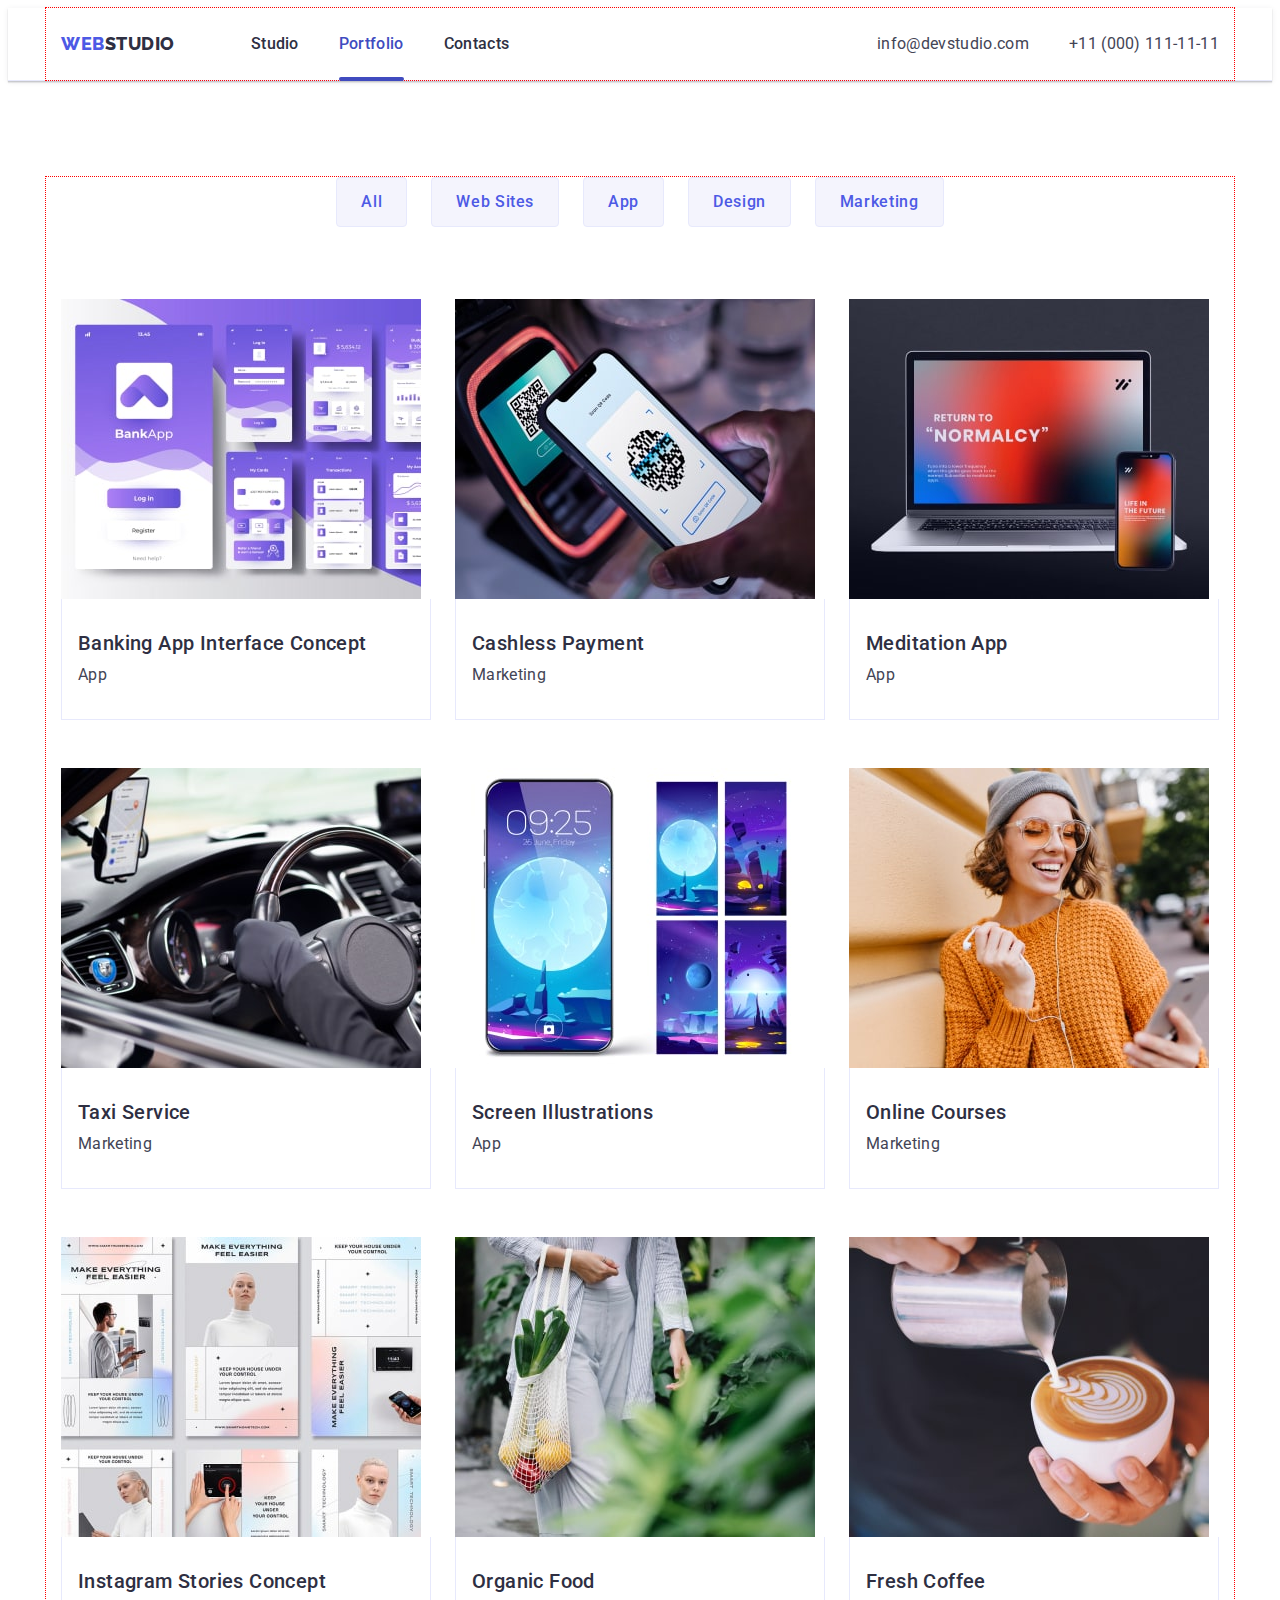
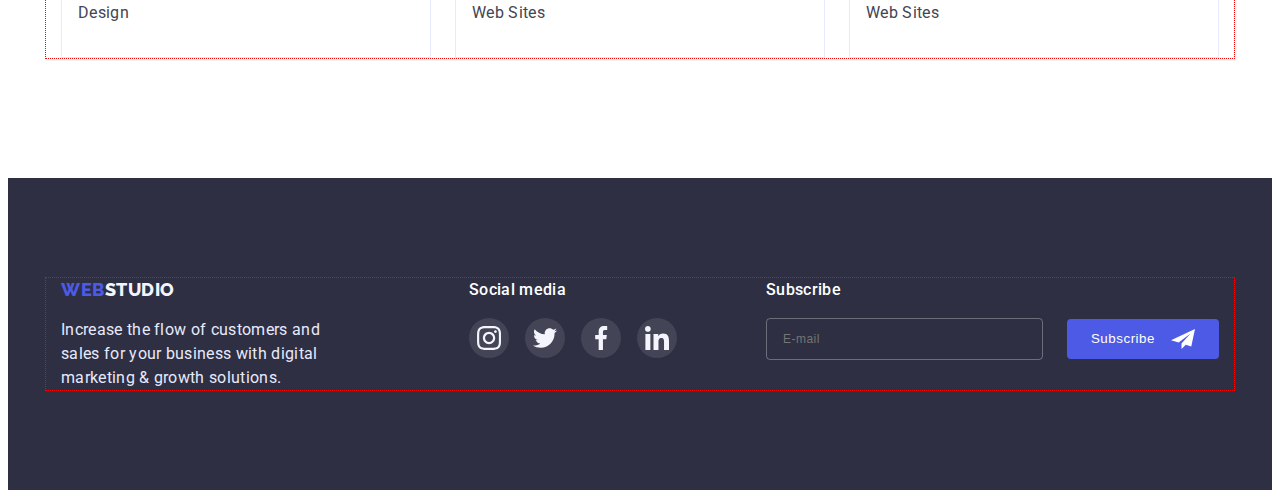
==== portfolio.html @ abf25a9f "portfolio head foot" ====
<!DOCTYPE html>
<html lang="en">

<head>
  <meta charset="UTF-8" />
  <meta http-equiv="X-UA-Compatible" content="IE=edge" />
  <meta name="viewport" content="width=device-width, initial-scale=1.0" />
  <title>WebStudio</title>
  <link rel="preconnect" href="https://fonts.googleapis.com" />
  <link rel="preconnect" href="https://fonts.gstatic.com" crossorigin />
  <link href="https://fonts.googleapis.com/css2?family=Raleway:wght@800&family=Roboto:wght@400;500;700;900&display=swap"
    rel="stylesheet" />
  <link rel="stylesheet" href="https://cdnjs.cloudflare.com/ajax/libs/modern-normalize/1.1.0/modern-normalize.min.css"
    integrity="sha512-wpPYUAdjBVSE4KJnH1VR1HeZfpl1ub8YT/NKx4PuQ5NmX2tKuGu6U/JRp5y+Y8XG2tV+wKQpNHVUX03MfMFn9Q=="
    crossorigin="anonymous" referrerpolicy="no-referrer" />
  <link rel="stylesheet" href="./css/styles.css" />
  <link rel="stylesheet" href="./css/portfolio.css" />
</head>

<body>
  <header>
    <div class="container header">
      <nav class="header-left">
        <!-- logo -->
        <a href="./index.html" class="logo">Web<span class="logo-part-header">Studio</span></a>
        <ul class="nav-side list">
          <!-- Studio -->
          <li>
            <a href="./index.html" class="nav-link link">Studio
            </a>
          </li>
          <!-- Portfolio -->
          <li>
            <a href="./portfolio.html" class="nav-link link current-page">Portfolio
            </a>
          </li>
          <!-- Contacts-->
          <li>
            <a href="" class="nav-link link">Contacts
            </a>
          </li>
        </ul>
      </nav>
      <address>
        <ul class="address-side list">
          <!-- e-mail -->
          <li>
            <a href="mailto:info@devstudio.com" class="link contact-link">info@devstudio.com</a>
          </li>
          <!-- telephone number -->
          <li>
            <a href="tel:+110001111111" class="link contact-link">+11 (000) 111-11-11</a>
          </li>
        </ul>
      </address>
      <!-- Mobile Menu Button -->
      <button class="mob-menu-open-btn" data-menu-open>
        <svg class="mob-menu-open-icon" width="32" height="24">
          <use href="./images/icons.svg#menu-hamburger"></use>
        </svg>
      </button>
    </div>
    <!-- Mobile Menu -->
    <div class="mobile-menu is-hidden" data-menu>
      <div class="container container-mob-menu">
        <button class="mob-menu-close-btn" data-menu-close>
          <svg class="mob-menu-close-icon" width="8" height="8">
            <use href="./images/icons.svg#close"></use>
          </svg>
        </button>
        <nav class="mob-menu-nav">
          <ul class="mob-nav-side list">
            <li>
              <a href="./index.html" class="mob-nav-link link">Studio
              </a>
            </li>
            <li>
              <a href="./portfolio.html" class="mob-nav-link link current-page">Portfolio
              </a>
            </li>
            <li>
              <a href="" class="mob-nav-link link">Contacts
              </a>
            </li>
          </ul>
        </nav>
        <address class="mob-address-side">
          <ul class="list">
            <li>
              <a href="tel:+110001111111" class="link mob-tel-link">+11 (000) 111-11-11</a>
            </li>
            <li>
              <a href="mailto:info@devstudio.com" class="link mob-mail-link">info@devstudio.com</a>
            </li>
          </ul>
        </address>
        <ul class="list mob-menu-icons-box">
          <li class="mob-menu-icon-box">
            <a href="" class="mob-menu-icon-ref" target="_blank" rel="noopener noreferrer nofollow">
              <svg class="mob-menu-icon">
                <use href="./images/icons.svg#instagram"></use>
              </svg>
            </a>
          </li>
          <li class="mob-menu-icon-box">
            <a href="" class="mob-menu-icon-ref" target="_blank" rel="noopener noreferrer nofollow">
              <svg class="mob-menu-icon">
                <use href="./images/icons.svg#twitter"></use>
              </svg>
            </a>
          </li>
          <li class="mob-menu-icon-box">
            <a href="" class="mob-menu-icon-ref" target="_blank" rel="noopener noreferrer nofollow">
              <svg class="mob-menu-icon">
                <use href="./images/icons.svg#facebook"></use>
              </svg>
            </a>
          </li>
          <li class="mob-menu-icon-box">
            <a href="" class="mob-menu-icon-ref" target="_blank" rel="noopener noreferrer nofollow">
              <svg class="mob-menu-icon">
                <use href="./images/icons.svg#linkedin"></use>
              </svg>
            </a>
          </li>
        </ul>
      </div>
    </div>
  </header>
  <main>
    <section class="portfolio-section">
      <div class="container">
        <h1 class="visually-hidden">Portfolio</h1>
        <!-- Menu - Filter -->
        <ul class="list filters">
          <li><button type="button" class="button btn-portfolio">All</button>
          </li>
          <li>
            <button type="button" class="button btn-portfolio">Web Sites</button>
          </li>
          <li>
            <button type="button" class="button btn-portfolio">App</button>
          </li>
          <li>
            <button type="button" class="button btn-portfolio">Design</button>
          </li>
          <li>
            <button type="button" class="button btn-portfolio">Marketing</button>
          </li>
        </ul>
        <!-- Portfolio -->
        <ul class="list portfolio-flex">
          <!--Raw 1-1 -->
          <li class="portfolio-item">
            <a href="" class="link portfolio-item-ref">
              <div class="portfolio-cover-wrap">
                <img src="./images/project_card_1-1.jpg" alt="Banking App Interface Concept" width="360" height="300" />
                <p class="portfolio-item-cover-text">14 Stylish and User-Friendly App Design Concepts · Task Manager App
                  ·
                  Calorie Tracker App · Exotic Fruit E-commerce App · Cloud Storage App</p>
              </div>
              <div class="portfolio-item-content">
                <h2 class="portfolio-item-title">Banking App Interface Concept</h2>
                <p class="portfolio-item-type">App</p>
              </div>
            </a>
          </li>
          <!-- Raw 1-2 -->
          <li class="portfolio-item">
            <a href="" class="link portfolio-item-ref">
              <div class="portfolio-cover-wrap">
                <img src="./images/project_card_1-2.jpg" alt="Cashless Payment" width="360" height="300" />
                <p class="portfolio-item-cover-text">14 Stylish and User-Friendly App Design Concepts · Task Manager App
                  ·
                  Calorie Tracker App · Exotic
                  Fruit E-commerce App · Cloud Storage App</p>
              </div>
              <div class="portfolio-item-content">
                <h2 class="portfolio-item-title">Cashless Payment</h2>
                <p class="portfolio-item-type">Marketing</p>
              </div>
            </a>
          </li>
          <!-- Raw 1-3 -->
          <li class="portfolio-item">
            <a href="" class="link portfolio-item-ref">
              <div class="portfolio-cover-wrap">
                <img src="./images/project_card_1-3.jpg" alt="Meditation App" width="360" height="300" />
                <p class="portfolio-item-cover-text">14 Stylish and User-Friendly App Design Concepts · Task Manager App
                  ·
                  Calorie Tracker App · Exotic
                  Fruit E-commerce App · Cloud Storage App</p>
              </div>
              <div class="portfolio-item-content">
                <h2 class="portfolio-item-title">Meditation App</h2>
                <p class="portfolio-item-type">App</p>
              </div>
            </a>
          </li>
          <!-- Raw 2-1 -->
          <li class="portfolio-item">
            <a href="" class="link portfolio-item-ref">
              <div class="portfolio-cover-wrap">
                <img src="./images/project_card_2-1.jpg" alt="Taxi Service" width="360" />
                <p class="portfolio-item-cover-text">14 Stylish and User-Friendly App Design Concepts · Task Manager App
                  ·
                  Calorie Tracker App · Exotic
                  Fruit E-commerce App · Cloud Storage App</p>
              </div>
              <div class="portfolio-item-content">
                <h2 class="portfolio-item-title">Taxi Service</h2>
                <p class="portfolio-item-type">Marketing</p>
              </div>
            </a>
          </li>
          <!-- Raw 2-2 -->
          <li class="portfolio-item">
            <a href="" class="link portfolio-item-ref">
              <div class="portfolio-cover-wrap">
                <img src="./images/project_card_2-2.jpg" alt="Screen Illustrations" width="360" />
                <p class="portfolio-item-cover-text">14 Stylish and User-Friendly App Design Concepts · Task Manager App
                  ·
                  Calorie Tracker App · Exotic
                  Fruit E-commerce App · Cloud Storage App</p>
              </div>
              <div class="portfolio-item-content">
                <h2 class="portfolio-item-title">Screen Illustrations</h2>
                <p class="portfolio-item-type">App</p>
              </div>
            </a>
          </li>
          <!-- Raw 2-3 -->
          <li class="portfolio-item">
            <a href="" class="link portfolio-item-ref">
              <div class="portfolio-cover-wrap">
                <img src="./images/project_card_2-3.jpg" alt="Online Courses" width="360" />
                <p class="portfolio-item-cover-text">14 Stylish and User-Friendly App Design Concepts · Task Manager App
                  ·
                  Calorie Tracker App · Exotic
                  Fruit E-commerce App · Cloud Storage App</p>
              </div>
              <div class="portfolio-item-content">
                <h2 class="portfolio-item-title">Online Courses</h2>
                <p class="portfolio-item-type">Marketing</p>
              </div>
            </a>
          </li>
          <!-- Raw 3-1 -->
          <li class="portfolio-item">
            <a href="" class="link portfolio-item-ref">
              <div class="portfolio-cover-wrap">
                <img src="./images/project_card_3-1.jpg" alt="Instagram Stories Concept" width="360" />
                <p class="portfolio-item-cover-text">14 Stylish and User-Friendly App Design Concepts · Task Manager App
                  ·
                  Calorie Tracker App · Exotic
                  Fruit E-commerce App · Cloud Storage App</p>
              </div>
              <div class="portfolio-item-content">
                <h2 class="portfolio-item-title">Instagram Stories Concept</h2>
                <p class="portfolio-item-type">Design</p>
              </div>
            </a>
          </li>
          <!-- Raw 3-2 -->
          <li class="portfolio-item">
            <a href="" class="link portfolio-item-ref">
              <div class="portfolio-cover-wrap">
                <img src="./images/project_card_3-2.jpg" alt="Organic Food" width="360" height="300" />
                <p class="portfolio-item-cover-text">14 Stylish and User-Friendly App Design Concepts · Task Manager App
                  ·
                  Calorie Tracker App · Exotic
                  Fruit E-commerce App · Cloud Storage App</p>
              </div>
              <div class="portfolio-item-content">
                <h2 class="portfolio-item-title">Organic Food</h2>
                <p class="portfolio-item-type">Web Sites</p>
              </div>
            </a>
          </li>
          <!-- Raw 3-3 -->
          <li class="portfolio-item portfolio-item-ref">
            <a href="" class="link">
              <div class="portfolio-cover-wrap">
                <img src="./images/project_card_3-3.jpg" alt="Fresh Coffee" width="360" height="300" />
                <p class="portfolio-item-cover-text">14 Stylish and User-Friendly App Design Concepts · Task Manager App
                  ·
                  Calorie Tracker App · Exotic
                  Fruit E-commerce App · Cloud Storage App</p>
              </div>
              <div class="portfolio-item-content">
                <h2 class="portfolio-item-title">Fresh Coffee</h2>
                <p class="portfolio-item-type">Web Sites</p>
              </div>
            </a>
          </li>
        </ul>
      </div>
    </section>
  </main>
  <footer class="footer">
    <div class="container footer-flex">
      <div class="footer-content">
        <a href="./index.html" class="logo">Web<span class="logo-part-footer">Studio</span></a>
        <p class="footer-text">Increase the flow of customers and sales for your business with digital marketing &
          growth
          solutions.</p>
      </div>
      <div class="footer-social">
        <p>Social media</p>
        <ul class="list footer-icons-box">
          <li class="footer-icon-box">
            <a href="" class="footer-icon-ref" target="_blank" rel="noopener noreferrer nofollow">
              <svg class="footer-icon">
                <use href="./images/icons.svg#instagram"></use>
              </svg>
            </a>
          </li>
          <li class="footer-icon-box">
            <a href="" class="footer-icon-ref" target="_blank" rel="noopener noreferrer nofollow">
              <svg class="footer-icon">
                <use href="./images/icons.svg#twitter"></use>
              </svg>
            </a>
          </li>
          <li class="footer-icon-box">
            <a href="" class="footer-icon-ref" target="_blank" rel="noopener noreferrer nofollow">
              <svg class="footer-icon">
                <use href="./images/icons.svg#facebook"></use>
              </svg>
            </a>
          </li>
          <li class="footer-icon-box">
            <a href="" class="footer-icon-ref" target="_blank" rel="noopener noreferrer nofollow">
              <svg class="footer-icon">
                <use href="./images/icons.svg#linkedin"></use>
              </svg>
            </a>
          </li>
        </ul>
      </div>
      <form class="footer-form-subscribe" name="subscribe" autocomplete="off" novalidate>
        <p class="footer-subscribe-title">Subscribe</p>
        <div class="subscribe-wrap">
          <input class="footer-input" type="email" name="email" placeholder="E-mail" aria-label="e-mail">
          <button class="btn-footer" type="submit">Subscribe
            <svg class="footer-icon footer-subscribe-icon">
              <use href="./images/icons.svg#send"></use>
            </svg>
          </button>
        </div>
      </form>
    </div>
  </footer>
  <script src="./js/mobile-menu.js"></script>
</body>

</html>
---- css/styles.css ----
/* -- Various -- */
:root {
    /* common color */
    --color-primary: #2E2F42;
    /* --color-primary:rgb(46, 47, 66); */
    --color-secondary: #434455;
    --color-customs: #8E8F99;
    --color-accent: #404BBF;
    --color-social: #fff;
    --color-subscribe: #fff;

    /* color-text */
    --color-logo: #4D5AE5;
    --color-logo-header: #2E2F42;
    --color-logo-footer: #F4F4FD;
    --color-address: #434455;
    --color-footer: #E7E9FC;
    --color-social: #fff;
    --color-subscribe: #fff;
    --color-subscribe-placeholder: rgba(255, 255, 255, 0.6);
    --color-hero-title: #fff;
    --color-btn-hero: #fff;
    --color-btn-portfolio: #4D5AE5;
    --color-btn-portfolio-hover: #fff;
    --color-cloud: #F4F4FD;
    --color-modal-icon: #000;
    --color-modal-icon-close: #fff;
    --color-modal-input: #8E8F99;
    --color-modal-input-focus: #000;
    --color-modal-comment: rgba(117, 117, 117, 0.5);
    --color-modal-check: ##757575;
    --color-modal-check-ref: #4D5AE5;
    --color-modal-check-icon: #F4F4FD;
    --color-btn-modal-submit: #fff;

    /* background-color */
    --bg-color: #fff;
    --bg-color-dark: #2E2F42;
    --bg-color-light: #F4F4FD;
    --bg-color-btn-hero: #4D5AE5;
    --bg-color-btn-hero-hover: #404BBF;
    --bg-color-btn-footer: #4D5AE5;
    --bg-color-team-icon: #4D5AE5;
    --bg-color-team-icon-hover: #404BBF;
    --bg-color-btn-portfolio: #F4F4FD;
    --bg-color-btn-portfolio-hover: #404BBF;
    --bg-color-btn-social: rgba(255, 255, 255, 0.1);
    --bg-color-btn-social-hover: #31D0AA;
    --bg-color-cloud: #4D5AE5;
    --bg-color-backdrop: rgba(46, 47, 66, 0.4);
    --bg-color-modal: #FCFCFC;
    --bg-color-btn-modal: #E7E9FC;
    --bg-color-btn-modal-active: #404BBF;
    --bg-color-btn-modal-submit: #4D5AE5;
    --bg-color-btn-modal-submit-hover: #404BBF;

    /* border-color */
    --brd-color: #E7E9FC;
    --brd-color-btn-portfolio: #E7E9FC;
    --brd-color-card-portfolio: #E7E9FC;
    --brd-color-card-portfolio-hover: #F4F4FD;
    --brd-color-modal: #9747FF;
    --brd-color-modal-input: rgba(33, 33, 33, 0.2);
    --brd-color-modal-input-focus: #4D5AE5;

    /* fonts */
    --font-primary: 'Roboto', sans-serif;
    --font-secondary: 'Raleway', sans-serif;

    /* transition, animation */
    --transition-property: 250ms cubic-bezier(0.4, 0, 0.2, 1);
}

/* ------------------------------------- Global -- */

body {
    color: var(--color-primary);
    font-family: var(--font-primary);
    font-size: 16px;
    line-height: calc(24/16);
    font-weight: 400;
    background-color: var(--bg-color);
}

h1,
h2,
h3,
h4,
h5,
h6,
p {
    margin: 0;
}

ul {
    margin: 0;
    padding: 0;
}

img {
    display: block;
    max-width: 100%;
    height: auto;
}

input {
    padding: 0;
}

/* ----- Common for All Pages -- */

.container {
    max-width: 428px;
    margin: 0 auto;
    padding: 0 16px;

    outline: 1px dotted red;
}

@media screen and (min-width: 768px) {
    .container {
        max-width: 768px;
    }
}

@media screen and (min-width: 1200px) {
    .container {
        max-width: 1158px;
        padding: 0 15px;
    }
}

.visually-hidden {
    position: absolute;
    white-space: nowrap;
    width: 1px;
    height: 1px;
    overflow: hidden;
    border: 0;
    padding: 0;
    clip: rect(0 0 0 0);
    clip-path: inset(50%);
    margin: -1px;
}

.list {
    list-style-type: none;
    padding: 0;
    margin: 0;
}

/* ----- UI components -- */

.link {
    font-family: var(--font-primary);
    text-decoration: none;
    transition: color var(--transition-property);
}

.link:is(:hover, :focus) {
    color: var(--color-accent);
}

.button {
    display: block;
    font-family: inherit;
    font-size: inherit;
    font-weight: 500;
    line-height: calc(24/16);
    letter-spacing: 0.04em;
    cursor: pointer;
}

.btn-hero {
    margin: 0 auto;
    padding: 16px 32px;
    color: var(--color-btn-hero);
    background-color: var(--bg-color-btn-hero);
    border: 0px;
    box-shadow: 0px 4px 4px rgba(0, 0, 0, 0.15);
    border-radius: 4px;
    transition: background-color var(--transition-property);
}

.btn-hero:is(:hover, :focus) {
    background-color: var(--bg-color-btn-hero-hover);
}

.btn-portfolio {
    color: var(--color-btn-portfolio);
    padding: 12px 24px;
    background-color: var(--bg-color-btn-portfolio);
    border: 1px solid var(--brd-color-btn-portfolio);
    border-radius: 4px;
    transition: color var(--transition-property), background-color var(--transition-property), border-color var(--transition-property), box-shadow var(--transition-property);
}

.btn-portfolio:is(:hover, :focus) {
    color: var(--color-btn-portfolio-hover);
    background-color: var(--bg-color-btn-portfolio-hover);
    border-color: transparent;
    box-shadow: 0px 3px 1px rgba(0, 0, 0, 0.1), 0px 2px 1px rgba(0, 0, 0, 0.08), 0px 2px 2px rgba(0, 0, 0, 0.12);
    outline: transparent;
}

/* ------------------------------------- Header -- */

header {
    box-shadow: 0px 2px 1px rgba(46, 47, 66, 0.08), 0px 1px 1px rgba(46, 47, 66, 0.16), 0px 1px 6px rgba(46, 47, 66, 0.08);
    border-bottom: 1px var(--brd-color) solid;
}

.header {
    display: flex;
    justify-content: space-between;
    /* may be only for mobile*/
    align-items: center;
}

@media screen and (min-width: 768px) {
    .header-left {
        display: flex;
        align-items: center;
        gap: 120px;
    }
}

@media screen and (min-width: 1200px) {
    .header-left {
        gap: 76px;
    }
}

.nav-side,
.address-side {
    display: none;
}

@media screen and (min-width: 768px) {
    .nav-side {
        display: flex;
        gap: 40px;
    }

    .address-side {
        display: flex;
        flex-direction: column;
        gap: 4px;
        padding-top: 24px;
        padding-bottom: 9px;
    }
}

@media screen and (min-width: 1200px) {
    .address-side {
        /* display: flex; */
        flex-direction: row;
        gap: 40px;
        padding: 0;
    }
}

.logo {
    /* for mobile ? */
    display: block;
    font-family: var(--font-secondary);
    font-size: 18px;
    font-weight: 800;
    line-height: calc(21/18);
    letter-spacing: 0.03em;
    text-decoration: none;
    text-transform: uppercase;
    color: var(--color-logo);
}

@media screen and (min-width: 1200px) {
    .logo {
        line-height: calc(24/18);
    }
}

.header .logo {
    /* for mobile ? */
    /* display: block; */
    padding-top: 24px;
    padding-bottom: 24px;
}

.logo-part-header {
    color: var(--color-logo-header);
}

.logo-part-footer {
    color: var(--color-logo-footer);
}

@media screen and (min-width: 768px) {
    .nav-link {
        display: block;
        padding-top: 24px;
        padding-bottom: 21px;

        font-size: inherit;
        font-weight: 500;
        line-height: calc(24/16);
        letter-spacing: 0.02em;
        color: currentColor;
    }

    .nav-link.current-page {
        color: var(--color-accent);
    }

    .current-page {
        position: relative;
    }

    .current-page::before {
        content: "";
        position: absolute;
        bottom: -1px;
        width: 100%;
        height: 4px;
        background-color: var(--color-accent);
        border-radius: 2px;
    }
}

@media screen and (min-width: 1200px) {
    .nav-link {
        padding-bottom: 24px;
    }
}

@media screen and (min-width: 768px) {
    .contact-link {
        display: block;
        color: var(--color-address);
        font-size: 12px;
        font-weight: inherit;
        font-style: normal;
        line-height: calc(16/12);
        letter-spacing: 0.04em;
    }
}

@media screen and (min-width: 1200px) {
    .contact-link {
        padding-top: 24px;
        padding-bottom: 24px;
        font-size: inherit;
        line-height: calc(24/16);
        letter-spacing: 0.02em;
    }
}

@media screen and (min-width: 768px) {
    .mob-menu-open-btn {
        display: none;
    }

    .mobile-menu {
        display: none;
    }
}

@media screen and (max-width:767px) {

    .mob-menu-open-btn {
        /* display: flex;
    justify-content: center;
    align-items: center; */
        padding: 0;
        line-height: 0;
        background-color: transparent;
        border: none;
        cursor: pointer;
    }

    .mob-menu-open-icon {
        stroke: var(--color-primary);
    }

    /* ----- Mobile Menu -- */

    .mobile-menu {
        position: fixed;
        width: 100%;
        height: 100%;
        /* min-height: 502px; */
        top: 0;
        left: 0;
        z-index: 999;
        background-color: var(--bg-color);

        transition: opacity var(--transition-property), visibility var(--transition-property);
    }

    .container-mob-menu {
        position: relative;
        padding: 41px 36px 48px 36px;

        height: 100%;

        display: flex;
        flex-direction: column;
        justify-content: space-between;

        transform: scaleY(1) skew(0);

        box-shadow: 0px 2px 1px rgba(46, 47, 66, 0.08), 0px 1px 1px rgba(46, 47, 66, 0.16), 0px 1px 6px rgba(46, 47, 66, 0.08);

        transition: transform var(--transition-property);
    }

    .mobile-menu.is-hidden .container-mob-menu {
        transform: scaleY(0) skew(-90deg);
    }

    .mob-menu-close-btn {
        position: absolute;
        top: 24px;
        right: 24px;
        width: 24px;
        height: 24px;
        padding: 0;
        /* display: flex;
        justify-content: center;
        align-items: center; */
        line-height: 0;
        background-color: var(--bg-color-btn-modal);
        border: 1px solid rgba(0, 0, 0, 0.1);
        border-radius: 50%;
    }

    .mob-menu-close-icon {
        fill: var(--color-modal-icon);
    }

    .mob-menu-nav {
        margin-top: 39px;
    }

    .mob-nav-link {
        font-weight: 700;
        font-size: 34px;
        line-height: calc(40/34);
        letter-spacing: 0.02em;
        color: currentColor;
    }

    .mob-nav-side>li:not(:last-child),
    .mob-address-side li:not(:last-child) {
        margin-bottom: 40px;
    }

    .mob-nav-link.current-page {
        color: var(--color-accent);
    }

    .mob-address-side {
        margin-bottom: 80px;
        margin-left: 4px;
    }

    .mob-tel-link {
        color: var(--color-accent);
        font-weight: 600;
        font-size: 36px;
        font-style: normal;
        line-height: calc(40/36);

    }

    .mob-mail-link {
        color: var(--color-address);
        font-weight: 500;
        font-size: 20px;
        font-style: normal;
        line-height: calc(24/20);
        letter-spacing: 0.02em;
    }

    .mob-menu-icons-box {
        width: calc(100% - 36px - 40px);
        position: absolute;
        bottom: 40px;
        left: 40px;

        display: flex;
        justify-content: space-between;
    }

    .mob-menu-icon-box {
        width: 40px;
        height: 40px;
    }

    .mob-menu-icon-ref {
        display: flex;
        width: 100%;
        height: 100%;
        justify-content: center;
        align-items: center;
        background-color: var(--bg-color-team-icon);
        border-radius: 50%;
        transition: background-color var(--transition-property);
    }

    .mob-menu-icon-ref:is(:hover, :focus) {
        background-color: var(--bg-color-team-icon-hover);
    }

    .mob-menu-icon {
        --size: 24px;
        width: var(--size);
        height: var(--size);
    }
}

/*------------------------------------- Footer -- */

.footer {
    padding-top: 96px;
    padding-bottom: 96px;

    background-color: var(--bg-color-dark);
}

.footer-flex {
    display: flex;
    flex-direction: column;
    justify-content: flex-start;
    align-items: center;
    row-gap: 72px;
}

@media screen and (min-width: 768px) {

    .footer>.container {
        padding-left: 108px;
        padding-right: 108px;
    }

    .footer-flex {
        flex-direction: row;
        align-items: flex-start;
        flex-wrap: wrap;
        column-gap: 24px;
    }
}

@media screen and (min-width: 1200px) {
    .footer {
        padding-top: 100px;
        padding-bottom: 100px;
    }

    .footer>.container {
        padding-left: 15px;
        padding-right: 15px;
    }
}

.footer-content {
    max-width: 268px;

    /* outline: 1px dotted white; */
}

.footer .logo {
    text-align: center;
}

.footer-text {
    margin-top: 16px;
    letter-spacing: 0.02em;
    color: var(--color-footer);
}

@media screen and (min-width: 768px) {

    .footer-content {
        max-width: 264px;
    }

    .footer .logo {
        text-align: left;
    }
}

.footer-social {
    max-width: 208px;
    font-weight: 500;
    letter-spacing: 0.02em;
    text-align: center;
    color: var(--color-social);

    /* outline: 1px dotted white; */
}

.footer-icons-box {
    margin-top: 16px;
    display: flex;
    gap: 16px;
}

@media screen and (min-width: 768px) {

    .footer-social {
        text-align: left;
    }

    .footer-icons-box {
        margin-top: 24px;
    }
}

@media screen and (min-width: 1200px) {

    .footer-social {
        margin-left: 120px;
    }

    .footer-icons-box {
        margin-top: 16px;
    }
}

.footer-icon-box {
    --size: 40px;
    width: var(--size);
    height: var(--size);
}

.footer-icon-ref {
    display: flex;
    width: 100%;
    height: 100%;
    justify-content: center;
    align-items: center;
    background-color: var(--bg-color-btn-social);
    border-radius: 50%;

    transition: background-color var(--transition-property);
}

.footer-icon-ref:is(:hover, :focus) {
    background-color: var(--bg-color-btn-social-hover);
}

.footer-icon {
    --size: 24px;
    width: var(--size);
    height: var(--size);
}

.footer-form-subscribe {
    width: 100%;
    max-width: 398px;
    color: var(--color-subscribe);

    /* outline: 1px dotted white; */
}

.footer-subscribe-title {
    font-weight: 500;
    line-height: calc(24 / 16);
    letter-spacing: 0.02em;
    margin-bottom: 16px;
    text-align: center;
}

.subscribe-wrap {
    display: flex;
    flex-direction: column;
    justify-content: flex-end;
    align-items: center;
    gap: 16px;
}

@media screen and (min-width: 768px) {

    .footer-form-subscribe {
        max-width: 453px;
    }

    .footer-subscribe-title {
        text-align: left;
    }

    .subscribe-wrap {
        flex-direction: row;
        gap: 24px;
    }
}

@media screen and (min-width: 1200px) {

    .footer-form-subscribe {
        margin-left: auto;
    }
}

.footer-input {
    width: 100%;
    padding: 16px;
    padding-top: 8px;
    padding-bottom: 8px;

    font-size: 12px;
    line-height: calc(24 / 12);
    letter-spacing: 0.04em;

    color: var(--color-subscribe-placeholder);
    background-color: inherit;
    border: 1px solid rgba(255, 255, 255, 0.3);
    border-radius: 4px;
}

.footer-input:focus {
    color: var(--color-subscribe);
    border-color: var(--color-subscribe);
    outline: none;
}

/* @media screen and (min-width: 768px) {
    .footer-input {
        width: 264px;
    }
} */

.btn-footer {
    display: flex;
    align-items: center;
    gap: 16px;
    padding: 8px 24px;

    font-weight: 500;
    line-height: calc(24 / 16);
    letter-spacing: 0.04em;

    color: var(--color-subscribe);
    background-color: var(--bg-color-btn-footer);
    border: 0px;
    border-radius: 4px;
    cursor: pointer;
    transition: background-color var(--transition-property);
}

.btn-footer:is(:hover, :focus) {
    background-color: var(--bg-color-btn-hero-hover);
}

/* ------------------------------------- Modal windows -- */

.backdrop {
    position: fixed;
    top: 0;
    width: 100%;
    height: 100%;

    background-color: var(--bg-color-backdrop);

    transition: opacity var(--transition-property), visibility var(--transition-property);
}

.is-hidden {
    visibility: hidden;
    opacity: 0;
    pointer-events: none;
}

.modal {
    position: absolute;
    top: 50%;
    left: 50%;
    width: 408px;
    min-height: 584px;
    padding: 72px 24px 24px;

    transform: translate(-50%, -50%) scaleY(1) skew(0);

    background-color: var(--bg-color-modal);
    border-radius: 4px;
    box-shadow: 0px 1px 1px rgba(0, 0, 0, 0.14), 0px 1px 3px rgba(0, 0, 0, 0.12), 0px 2px 1px rgba(0, 0, 0, 0.2);

    transition: transform var(--transition-property);
}

.backdrop.is-hidden .modal {
    transform: translate(-50%, -50%) scaleY(0) skew(-90deg);
}

.btn-modal-close {
    --size: 24px;
    width: var(--size);
    height: var(--size);

    display: flex;
    justify-content: center;
    align-items: center;
    padding: 0;

    position: absolute;
    top: 24px;
    right: 24px;

    color: var(--color-modal-icon);
    background-color: var(--bg-color-btn-modal);
    border-color: var(--transition-property);
    border: 1px solid rgba(0, 0, 0, 0.1);
    border-radius: 50%;
    cursor: pointer;

    transition: color var(--transition-property), background-color var(--transition-property);
}

.btn-modal-close:is(:hover, :focus) {
    color: var(--color-modal-icon-close);
    background-color: var(--bg-color-btn-modal-active);
    border-color: var(--bg-color-btn-modal-active);
}

.modal-close-icon {
    --size: 8px;
    width: var(--size);
    height: var(--size);
    fill: currentColor;
}

.modal-title {
    margin-bottom: 16px;
    font-weight: 500;
    letter-spacing: 0.02em;
    text-align: center;
}

.input-text {
    display: block;
    margin-bottom: 4px;
    font-size: 12px;
    line-height: calc(14 / 12);
    letter-spacing: 0.01em;
    color: var(--color-modal-input);
}

.modal-field {
    display: block;
    margin-bottom: 8px;
}

.modal-field-input {
    display: block;
    position: relative;
}

.modal-input {
    width: 100%;
    height: 40px;
    padding-left: calc(16px + 18px + 4px);
}

.modal-input-focus {
    outline: transparent;
    background-color: transparent;
    border: 1px solid var(--brd-color-modal-input);
    border-radius: 4px;

    transition: color var(--transition-property), border-color var(--transition-property), fill var(--transition-property);
}

.modal-input-focus:focus {
    color: var(--color-modal-input-focus);
    border-color: var(--brd-color-modal-input-focus);
}

.modal-icon {
    position: absolute;
    top: 50%;
    left: 16px;
    transform: translateY(-50%);

    fill: var(--color-modal-icon);
}

.modal-input-focus:focus+.modal-icon {
    fill: var(--bg-color-btn-modal-active);
}

.modal-field-textarea {
    margin-bottom: 16px;
    display: block;
}

.modal-field-comment {
    display: block;
    width: 100%;
    height: 120px;
    padding: 8px 16px;

    font-size: 12px;
    line-height: calc(16 / 12);
    letter-spacing: 0.04em;

    color: var(--color-modal-comment);

    resize: none;
}

.modal-field-checkbox {
    margin-bottom: 24px;
}

.checkbox-text {
    display: flex;
    align-items: center;
    position: relative;
    font-size: 12px;
    line-height: calc(16 / 12);
    letter-spacing: 0.04em;
    color: var(--color-modal-check);
}

.checkbox-text a {
    margin-left: 0.4em;
    color: var(--color-modal-check-ref);
}

.modal-icon-check {
    display: flex;
    align-items: center;
    justify-content: center;
    margin-right: 8px;

    width: 16px;
    height: 16px;

    border: 1.25px solid #2e2f42;
    border-radius: 2px;

    fill: transparent;

    transition: background-color var(--transition-property), border-color var(--transition-property), fill var(--transition-property);
}

.modal-input-check:checked+.modal-icon-check {
    background-color: var(--bg-color-btn-modal-active);
    border-color: var(--bg-color-btn-modal-active);
    fill: var(--color-modal-check-icon);
}

.btn-modal-submit {
    display: block;
    margin-left: auto;
    margin-right: auto;
    min-width: 169px;
    padding: 16px 32px;

    font-weight: 500;
    letter-spacing: 0.04em;
    text-align: center;

    color: var(--color-btn-modal-submit);
    background-color: var(--bg-color-btn-modal-submit);
    border: 0;
    border-radius: 4px;
    box-shadow: 0px 4px 4px rgba(0, 0, 0, 0.15);

    cursor: pointer;
    transition: background-color var(--transition-property);
}

.btn-modal-submit:is(:hover, :focus) {
    background-color: var(--bg-color-btn-modal-submit-hover);
}
---- css/portfolio.css ----
/* ------------------------------------- Portfolio Page -- */

.filters {
    display: flex;
    justify-content: center;
    align-items: center;
    gap: 24px;
}

.portfolio-section {
    padding-top: 96px;
    padding-bottom: 120px;
}

.portfolio-flex {
    display: flex;
    margin-top: 72px;
    flex-wrap: wrap;
    row-gap: 48px;
    column-gap: 24px;
}

.portfolio-item {
    flex-basis: calc((100% - 2*24px) / 3);
    /* flex-basis: 360px; */
}

.portfolio-item-ref {
    display: block;
    width: 100%;
    height: 100%;
    transition: box-shadow var(--transition-property);
}

.portfolio-item-ref:is(:hover, :focus) {
    /* border: 1px solid var(--brd-color-card-portfolio-hover); */
    box-shadow: 0px 1px 6px rgba(46, 47, 66, 0.08), 0px 1px 1px rgba(46, 47, 66, 0.16), 0px 2px 1px rgba(46, 47, 66, 0.08);
    outline: transparent;
}

.portfolio-item-ref:is(:hover, :focus) .portfolio-item-cover-text {
    transform: translateX(0);
}

.portfolio-cover-wrap {
    position: relative;
    overflow: hidden;
}

.portfolio-item-cover-text {
    position: absolute;
    top: 0;

    padding: 40px 32px;
    height: 100%;

    color: var(--color-cloud);
    letter-spacing: 0.02em;
    background-color: var(--bg-color-cloud);

    transform: translateY(100%);
    transition: transform var(--transition-property);
    overflow: auto;
}

.portfolio-item-content {
    padding: 32px 16px;
    border: 1px solid var(--brd-color-card-portfolio);
    border-top: none;
}

.portfolio-item-title {
    margin-bottom: 8px;
    font-weight: 500;
    font-size: 20px;
    line-height: calc(24/20);
    letter-spacing: 0.02em;
    color: var(--color-primary);
    background-color: var(--bg-color);
}

.portfolio-item-type {
    color: var(--color-secondary);
    letter-spacing: 0.02em;
    background-color: var(--bg-color);
}
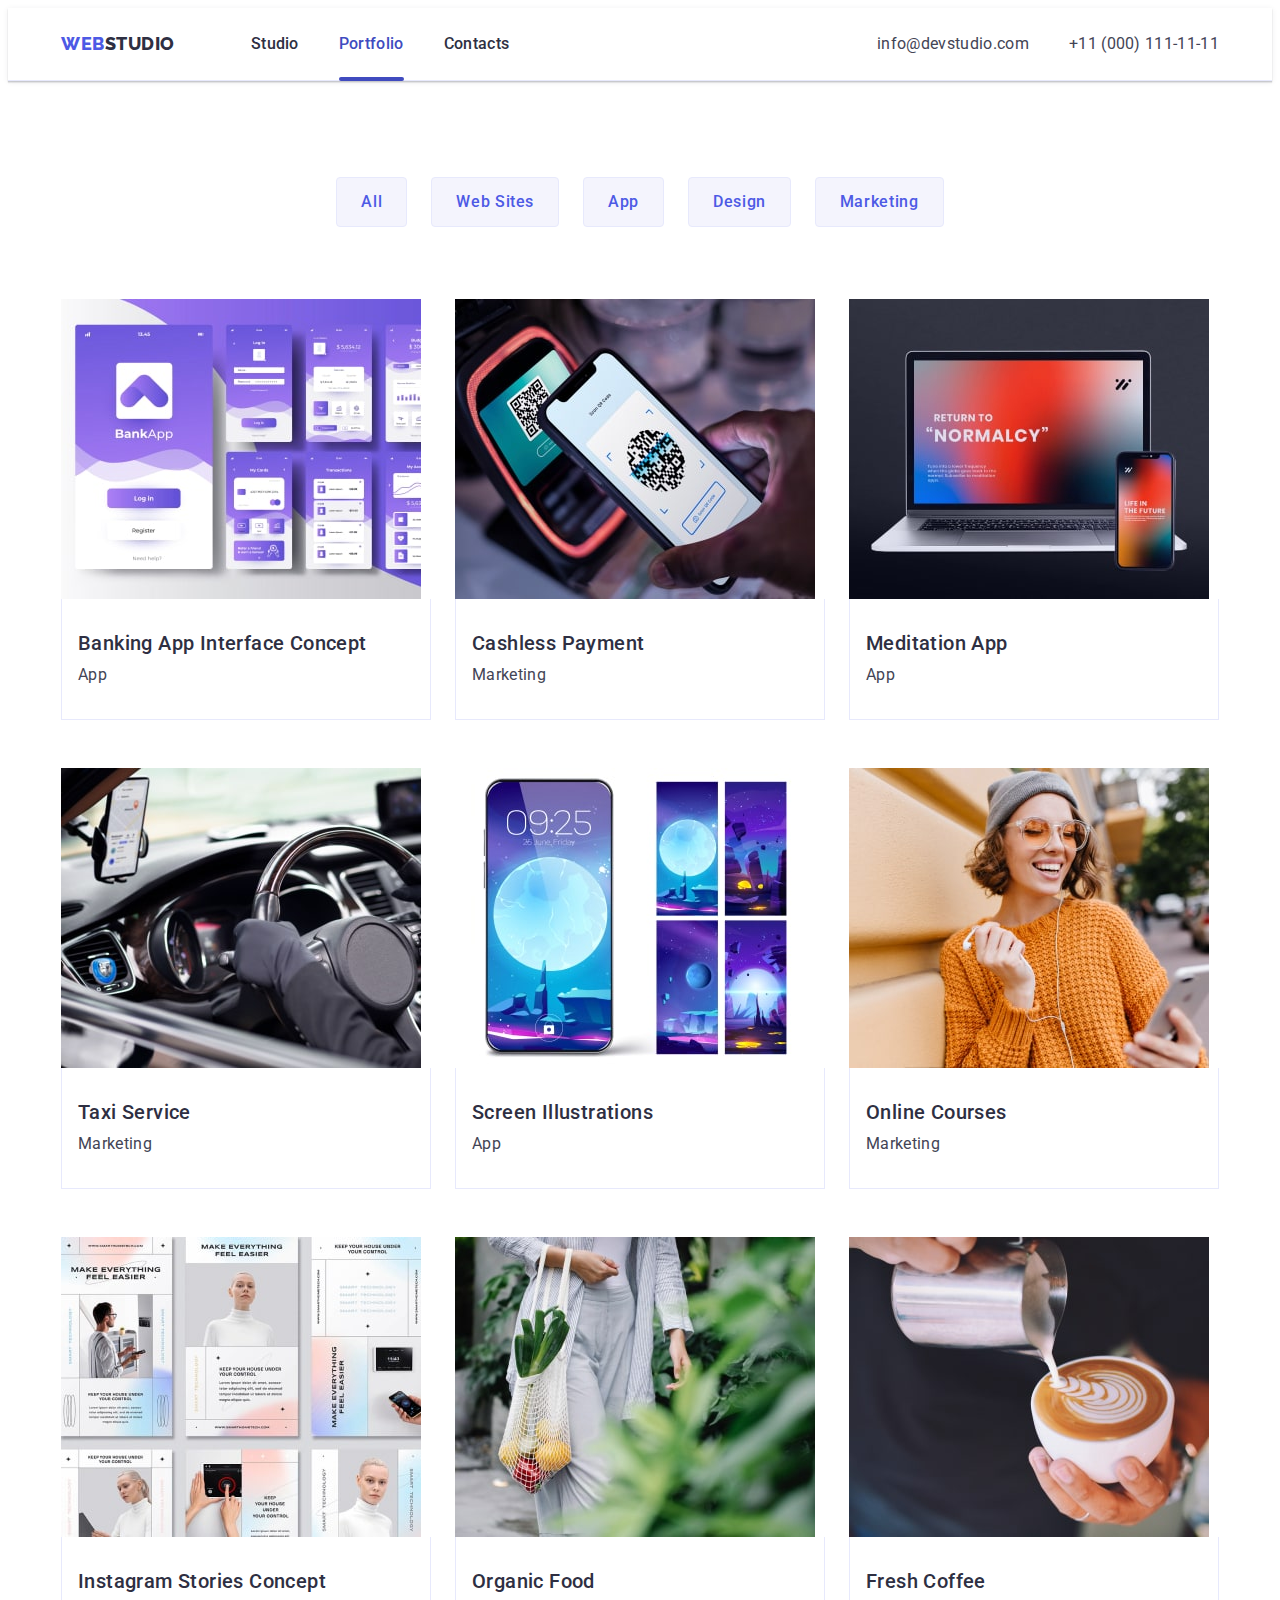
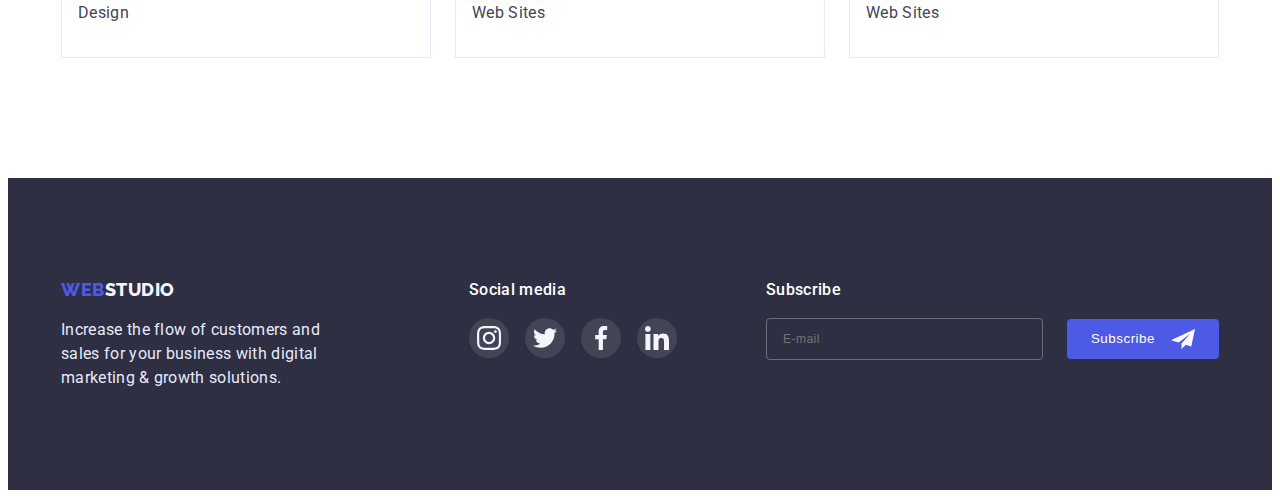
==== commit 8be07ad9: "rename img" ====
--- a/portfolio.html
+++ b/portfolio.html
@@ -150,11 +150,11 @@
         </ul>
         <!-- Portfolio -->
         <ul class="list portfolio-flex">
-          <!--Raw 1-1 -->
-          <li class="portfolio-item">
-            <a href="" class="link portfolio-item-ref">
-              <div class="portfolio-cover-wrap">
-                <img src="./images/project_card_1-1.jpg" alt="Banking App Interface Concept" width="360" height="300" />
+          <!-- project card 1 -->
+          <li class="portfolio-item">
+            <a href="" class="link portfolio-item-ref">
+              <div class="portfolio-cover-wrap">
+                <img src="./images/project_card_1.jpg" alt="Banking App Interface Concept" width="360" height="300" />
                 <p class="portfolio-item-cover-text">14 Stylish and User-Friendly App Design Concepts · Task Manager App
                   ·
                   Calorie Tracker App · Exotic Fruit E-commerce App · Cloud Storage App</p>
@@ -165,11 +165,11 @@
               </div>
             </a>
           </li>
-          <!-- Raw 1-2 -->
-          <li class="portfolio-item">
-            <a href="" class="link portfolio-item-ref">
-              <div class="portfolio-cover-wrap">
-                <img src="./images/project_card_1-2.jpg" alt="Cashless Payment" width="360" height="300" />
+          <!-- project card 2 -->
+          <li class="portfolio-item">
+            <a href="" class="link portfolio-item-ref">
+              <div class="portfolio-cover-wrap">
+                <img src="./images/project_card_2.jpg" alt="Cashless Payment" width="360" height="300" />
                 <p class="portfolio-item-cover-text">14 Stylish and User-Friendly App Design Concepts · Task Manager App
                   ·
                   Calorie Tracker App · Exotic
@@ -181,11 +181,11 @@
               </div>
             </a>
           </li>
-          <!-- Raw 1-3 -->
-          <li class="portfolio-item">
-            <a href="" class="link portfolio-item-ref">
-              <div class="portfolio-cover-wrap">
-                <img src="./images/project_card_1-3.jpg" alt="Meditation App" width="360" height="300" />
+          <!-- project card 3 -->
+          <li class="portfolio-item">
+            <a href="" class="link portfolio-item-ref">
+              <div class="portfolio-cover-wrap">
+                <img src="./images/project_card_3.jpg" alt="Meditation App" width="360" height="300" />
                 <p class="portfolio-item-cover-text">14 Stylish and User-Friendly App Design Concepts · Task Manager App
                   ·
                   Calorie Tracker App · Exotic
@@ -197,11 +197,11 @@
               </div>
             </a>
           </li>
-          <!-- Raw 2-1 -->
-          <li class="portfolio-item">
-            <a href="" class="link portfolio-item-ref">
-              <div class="portfolio-cover-wrap">
-                <img src="./images/project_card_2-1.jpg" alt="Taxi Service" width="360" />
+          <!-- project card 4 -->
+          <li class="portfolio-item">
+            <a href="" class="link portfolio-item-ref">
+              <div class="portfolio-cover-wrap">
+                <img src="./images/project_card_4.jpg" alt="Taxi Service" width="360" />
                 <p class="portfolio-item-cover-text">14 Stylish and User-Friendly App Design Concepts · Task Manager App
                   ·
                   Calorie Tracker App · Exotic
@@ -213,11 +213,11 @@
               </div>
             </a>
           </li>
-          <!-- Raw 2-2 -->
-          <li class="portfolio-item">
-            <a href="" class="link portfolio-item-ref">
-              <div class="portfolio-cover-wrap">
-                <img src="./images/project_card_2-2.jpg" alt="Screen Illustrations" width="360" />
+          <!-- project card 5 -->
+          <li class="portfolio-item">
+            <a href="" class="link portfolio-item-ref">
+              <div class="portfolio-cover-wrap">
+                <img src="./images/project_card_5.jpg" alt="Screen Illustrations" width="360" />
                 <p class="portfolio-item-cover-text">14 Stylish and User-Friendly App Design Concepts · Task Manager App
                   ·
                   Calorie Tracker App · Exotic
@@ -229,11 +229,11 @@
               </div>
             </a>
           </li>
-          <!-- Raw 2-3 -->
-          <li class="portfolio-item">
-            <a href="" class="link portfolio-item-ref">
-              <div class="portfolio-cover-wrap">
-                <img src="./images/project_card_2-3.jpg" alt="Online Courses" width="360" />
+          <!-- project card 6 -->
+          <li class="portfolio-item">
+            <a href="" class="link portfolio-item-ref">
+              <div class="portfolio-cover-wrap">
+                <img src="./images/project_card_6.jpg" alt="Online Courses" width="360" />
                 <p class="portfolio-item-cover-text">14 Stylish and User-Friendly App Design Concepts · Task Manager App
                   ·
                   Calorie Tracker App · Exotic
@@ -245,11 +245,11 @@
               </div>
             </a>
           </li>
-          <!-- Raw 3-1 -->
-          <li class="portfolio-item">
-            <a href="" class="link portfolio-item-ref">
-              <div class="portfolio-cover-wrap">
-                <img src="./images/project_card_3-1.jpg" alt="Instagram Stories Concept" width="360" />
+          <!-- project card 7 -->
+          <li class="portfolio-item">
+            <a href="" class="link portfolio-item-ref">
+              <div class="portfolio-cover-wrap">
+                <img src="./images/project_card_7.jpg" alt="Instagram Stories Concept" width="360" />
                 <p class="portfolio-item-cover-text">14 Stylish and User-Friendly App Design Concepts · Task Manager App
                   ·
                   Calorie Tracker App · Exotic
@@ -261,11 +261,11 @@
               </div>
             </a>
           </li>
-          <!-- Raw 3-2 -->
-          <li class="portfolio-item">
-            <a href="" class="link portfolio-item-ref">
-              <div class="portfolio-cover-wrap">
-                <img src="./images/project_card_3-2.jpg" alt="Organic Food" width="360" height="300" />
+          <!-- project card 8 -->
+          <li class="portfolio-item">
+            <a href="" class="link portfolio-item-ref">
+              <div class="portfolio-cover-wrap">
+                <img src="./images/project_card_8.jpg" alt="Organic Food" width="360" height="300" />
                 <p class="portfolio-item-cover-text">14 Stylish and User-Friendly App Design Concepts · Task Manager App
                   ·
                   Calorie Tracker App · Exotic
@@ -277,11 +277,11 @@
               </div>
             </a>
           </li>
-          <!-- Raw 3-3 -->
+          <!-- project card 9 -->
           <li class="portfolio-item portfolio-item-ref">
             <a href="" class="link">
               <div class="portfolio-cover-wrap">
-                <img src="./images/project_card_3-3.jpg" alt="Fresh Coffee" width="360" height="300" />
+                <img src="./images/project_card_9.jpg" alt="Fresh Coffee" width="360" height="300" />
                 <p class="portfolio-item-cover-text">14 Stylish and User-Friendly App Design Concepts · Task Manager App
                   ·
                   Calorie Tracker App · Exotic
--- a/css/styles.css
+++ b/css/styles.css
@@ -39,6 +39,7 @@
     --bg-color-light: #F4F4FD;
     --bg-color-btn-hero: #4D5AE5;
     --bg-color-btn-hero-hover: #404BBF;
+    --bg-hero-image-grad: linear-gradient(rgba(46, 47, 66, 0.7), rgba(46, 47, 66, 0.7));
     --bg-color-btn-footer: #4D5AE5;
     --bg-color-team-icon: #4D5AE5;
     --bg-color-team-icon-hover: #404BBF;
@@ -114,7 +115,7 @@
     margin: 0 auto;
     padding: 0 16px;
 
-    outline: 1px dotted red;
+    /* outline: 1px dotted red; */
 }
 
 @media screen and (min-width: 768px) {
@@ -771,13 +772,18 @@
     pointer-events: none;
 }
 
+.no-scroll {
+    overflow: hidden;
+}
+
 .modal {
     position: absolute;
     top: 50%;
     left: 50%;
-    width: 408px;
-    min-height: 584px;
-    padding: 72px 24px 24px;
+    max-width: 392px;
+    width: calc(100% - 32px);
+    min-height: 586px;
+    padding: 72px 18px 24px 18px;
 
     transform: translate(-50%, -50%) scaleY(1) skew(0);
 
@@ -790,6 +796,23 @@
 
 .backdrop.is-hidden .modal {
     transform: translate(-50%, -50%) scaleY(0) skew(-90deg);
+}
+
+@media screen and (min-width: 768px) {
+    .modal {
+        max-width: 408px;
+        width: calc(100% - 32px);
+        padding: 72px 25px 24px 23px;
+    }
+}
+
+@media screen and (min-width: 1200px) {
+    .modal {
+        max-width: 408px;
+        width: calc(100% - 30px);
+        min-height: 584px;
+        padding: 72px 24px 24px;
+    }
 }
 
 .btn-modal-close {
@@ -840,9 +863,16 @@
     display: block;
     margin-bottom: 4px;
     font-size: 12px;
-    line-height: calc(14 / 12);
-    letter-spacing: 0.01em;
+    line-height: calc(16 / 12);
+    letter-spacing: 0.04em;
     color: var(--color-modal-input);
+}
+
+@media screen and (min-width: 768px) {
+    .input-text {
+        line-height: calc(14 / 12);
+        letter-spacing: 0.01em;
+    }
 }
 
 .modal-field {
@@ -891,6 +921,18 @@
 .modal-field-textarea {
     margin-bottom: 16px;
     display: block;
+}
+
+@media screen and (min-width: 768px) {
+    .modal-field-textarea {
+        margin-bottom: 18px;
+    }
+}
+
+@media screen and (min-width: 1200px) {
+    .modal-field-textarea {
+        margin-bottom: 16px;
+    }
 }
 
 .modal-field-comment {
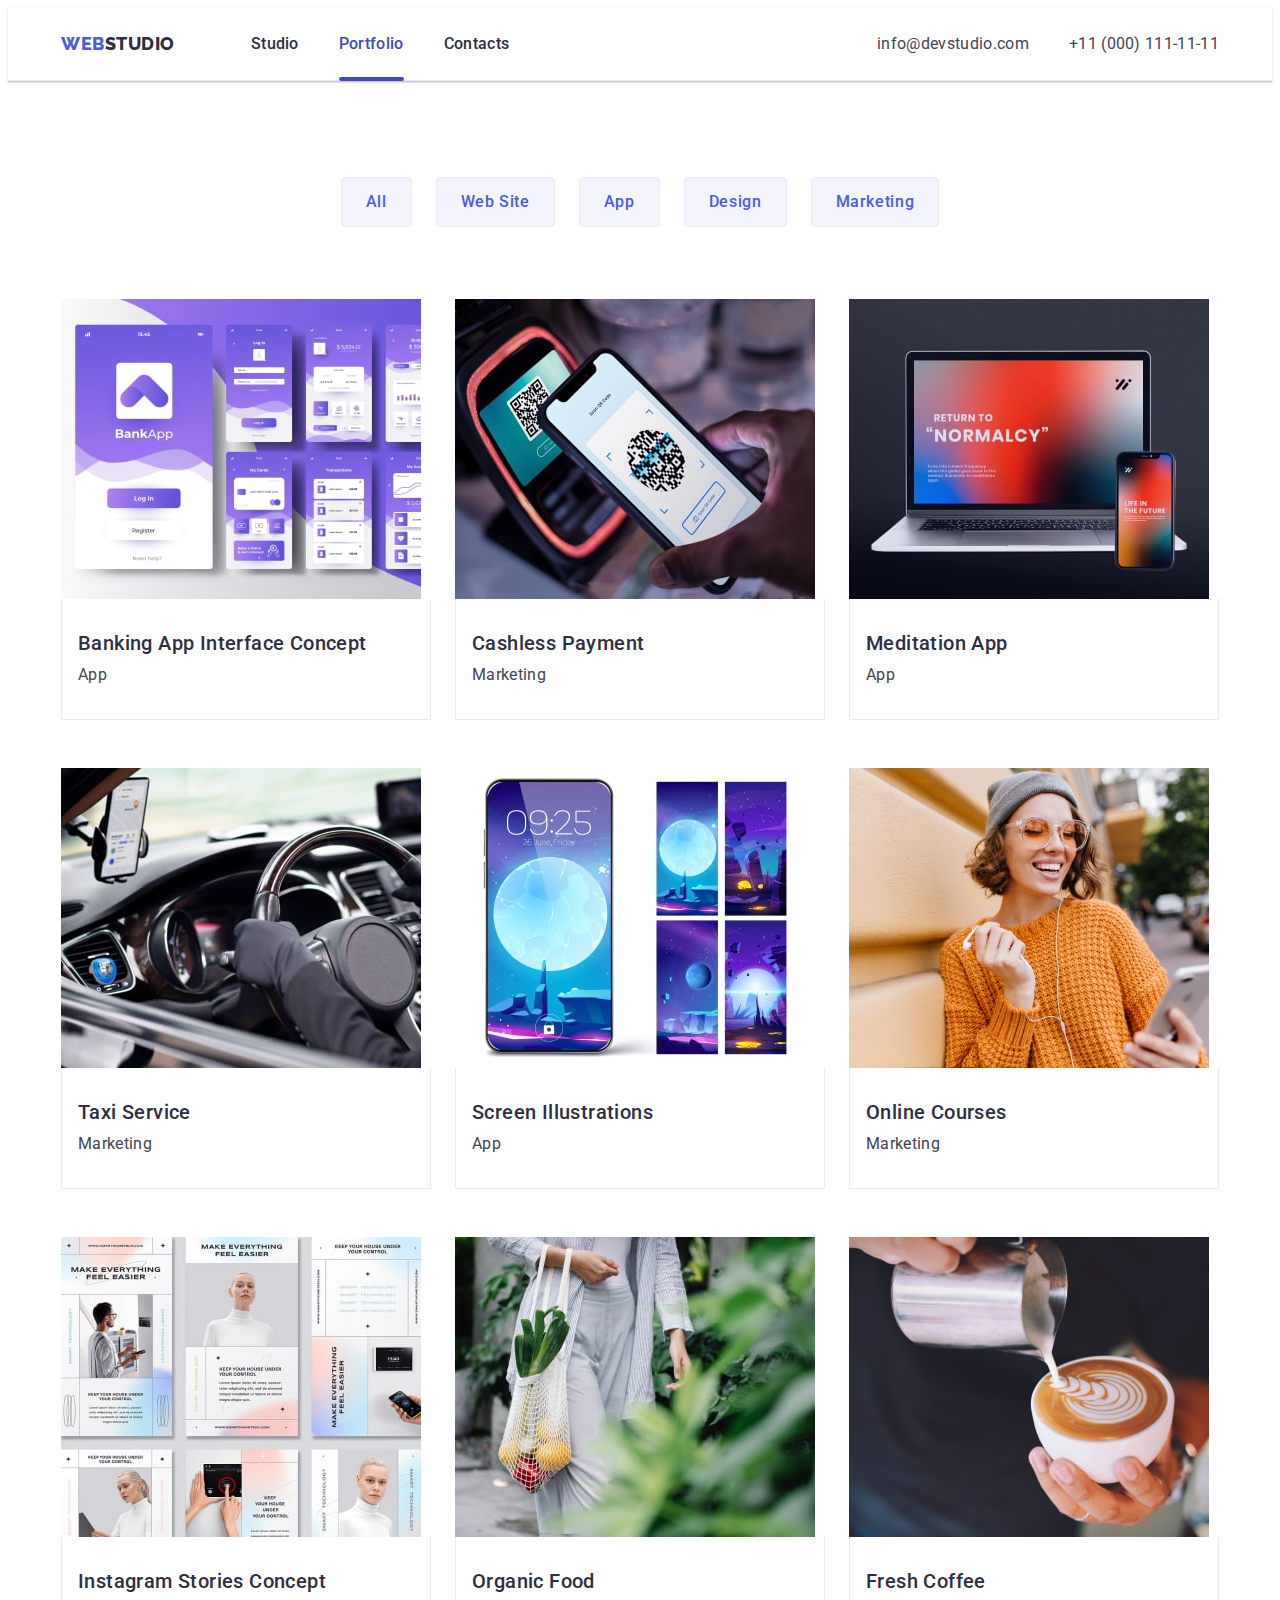
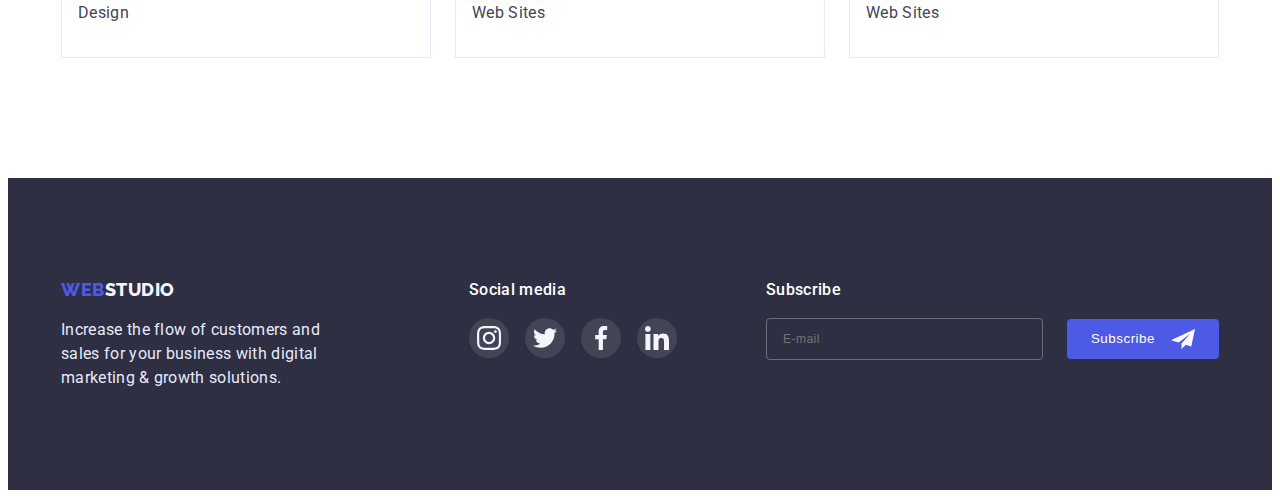
==== commit fdcc5575: "filter ok" ====
--- a/portfolio.html
+++ b/portfolio.html
@@ -136,7 +136,7 @@
           <li><button type="button" class="button btn-portfolio">All</button>
           </li>
           <li>
-            <button type="button" class="button btn-portfolio">Web Sites</button>
+            <button type="button" class="button btn-portfolio">Web Site</button>
           </li>
           <li>
             <button type="button" class="button btn-portfolio">App</button>
@@ -154,7 +154,15 @@
           <li class="portfolio-item">
             <a href="" class="link portfolio-item-ref">
               <div class="portfolio-cover-wrap">
-                <img src="./images/project_card_1.jpg" alt="Banking App Interface Concept" width="360" height="300" />
+                <picture>
+                  <source media="(min-width: 1200px)"
+                    srcset="./images/project_card_1.jpg 1x, ./images/project_card_1@2x.jpg 2x">
+                  <source media="(min-width: 768px)"
+                    srcset="./images/project_card_1@tab.jpg 1x, ./images/project_card_1@tab2x.jpg 2x">
+                  <source media="(max-width: 767px)"
+                    srcset="./images/project_card_1@mob.jpg 1x, ./images/project_card_1@mob2x.jpg 2x">
+                  <img src="./images/project_card_1.jpg" alt="Banking App Interface Concept" width="360" height="300" />
+                </picture>
                 <p class="portfolio-item-cover-text">14 Stylish and User-Friendly App Design Concepts · Task Manager App
                   ·
                   Calorie Tracker App · Exotic Fruit E-commerce App · Cloud Storage App</p>
@@ -169,7 +177,15 @@
           <li class="portfolio-item">
             <a href="" class="link portfolio-item-ref">
               <div class="portfolio-cover-wrap">
-                <img src="./images/project_card_2.jpg" alt="Cashless Payment" width="360" height="300" />
+                <picture>
+                  <source media="(min-width: 1200px)"
+                    srcset="./images/project_card_2.jpg 1x, ./images/project_card_2@2x.jpg 2x">
+                  <source media="(min-width: 768px)"
+                    srcset="./images/project_card_2@tab.jpg 1x, ./images/project_card_2@tab2x.jpg 2x">
+                  <source media="(max-width: 767px)"
+                    srcset="./images/project_card_2@mob.jpg 1x, ./images/project_card_2@mob2x.jpg 2x">
+                  <img src="./images/project_card_2.jpg" alt="Cashless Payment" width="360" height="300" />
+                </picture>
                 <p class="portfolio-item-cover-text">14 Stylish and User-Friendly App Design Concepts · Task Manager App
                   ·
                   Calorie Tracker App · Exotic
@@ -185,7 +201,15 @@
           <li class="portfolio-item">
             <a href="" class="link portfolio-item-ref">
               <div class="portfolio-cover-wrap">
-                <img src="./images/project_card_3.jpg" alt="Meditation App" width="360" height="300" />
+                <picture>
+                  <source media="(min-width: 1200px)"
+                    srcset="./images/project_card_3.jpg 1x, ./images/project_card_3@2x.jpg 2x">
+                  <source media="(min-width: 768px)"
+                    srcset="./images/project_card_3@tab.jpg 1x, ./images/project_card_3@tab2x.jpg 2x">
+                  <source media="(max-width: 767px)"
+                    srcset="./images/project_card_3@mob.jpg 1x, ./images/project_card_3@mob2x.jpg 2x">
+                  <img src="./images/project_card_3.jpg" alt="Meditation App" width="360" height="300" />
+                </picture>
                 <p class="portfolio-item-cover-text">14 Stylish and User-Friendly App Design Concepts · Task Manager App
                   ·
                   Calorie Tracker App · Exotic
@@ -201,7 +225,15 @@
           <li class="portfolio-item">
             <a href="" class="link portfolio-item-ref">
               <div class="portfolio-cover-wrap">
-                <img src="./images/project_card_4.jpg" alt="Taxi Service" width="360" />
+                <picture>
+                  <source media="(min-width: 1200px)"
+                    srcset="./images/project_card_4.jpg 1x, ./images/project_card_4@2x.jpg 2x">
+                  <source media="(min-width: 768px)"
+                    srcset="./images/project_card_4@tab.jpg 1x, ./images/project_card_4@tab2x.jpg 2x">
+                  <source media="(max-width: 767px)"
+                    srcset="./images/project_card_4@mob.jpg 1x, ./images/project_card_4@mob2x.jpg 2x">
+                  <img src="./images/project_card_4.jpg" alt="Taxi Service" width="360" />
+                </picture>
                 <p class="portfolio-item-cover-text">14 Stylish and User-Friendly App Design Concepts · Task Manager App
                   ·
                   Calorie Tracker App · Exotic
@@ -217,7 +249,15 @@
           <li class="portfolio-item">
             <a href="" class="link portfolio-item-ref">
               <div class="portfolio-cover-wrap">
-                <img src="./images/project_card_5.jpg" alt="Screen Illustrations" width="360" />
+                <picture>
+                  <source media="(min-width: 1200px)"
+                    srcset="./images/project_card_5.jpg 1x, ./images/project_card_5@2x.jpg 2x">
+                  <source media="(min-width: 768px)"
+                    srcset="./images/project_card_5@tab.jpg 1x, ./images/project_card_5@tab2x.jpg 2x">
+                  <source media="(max-width: 767px)"
+                    srcset="./images/project_card_5@mob.jpg 1x, ./images/project_card_5@mob2x.jpg 2x">
+                  <img src="./images/project_card_5.jpg" alt="Screen Illustrations" width="360" />
+                </picture>
                 <p class="portfolio-item-cover-text">14 Stylish and User-Friendly App Design Concepts · Task Manager App
                   ·
                   Calorie Tracker App · Exotic
@@ -233,7 +273,15 @@
           <li class="portfolio-item">
             <a href="" class="link portfolio-item-ref">
               <div class="portfolio-cover-wrap">
-                <img src="./images/project_card_6.jpg" alt="Online Courses" width="360" />
+                <picture>
+                  <source media="(min-width: 1200px)"
+                    srcset="./images/project_card_6.jpg 1x, ./images/project_card_6@2x.jpg 2x">
+                  <source media="(min-width: 768px)"
+                    srcset="./images/project_card_6@tab.jpg 1x, ./images/project_card_6@tab2x.jpg 2x">
+                  <source media="(max-width: 767px)"
+                    srcset="./images/project_card_6@mob.jpg 1x, ./images/project_card_6@mob2x.jpg 2x">
+                  <img src="./images/project_card_6.jpg" alt="Online Courses" width="360" />
+                </picture>
                 <p class="portfolio-item-cover-text">14 Stylish and User-Friendly App Design Concepts · Task Manager App
                   ·
                   Calorie Tracker App · Exotic
@@ -249,7 +297,15 @@
           <li class="portfolio-item">
             <a href="" class="link portfolio-item-ref">
               <div class="portfolio-cover-wrap">
-                <img src="./images/project_card_7.jpg" alt="Instagram Stories Concept" width="360" />
+                <picture>
+                  <source media="(min-width: 1200px)"
+                    srcset="./images/project_card_7.jpg 1x, ./images/project_card_7@2x.jpg 2x">
+                  <source media="(min-width: 768px)"
+                    srcset="./images/project_card_7@tab.jpg 1x, ./images/project_card_7@tab2x.jpg 2x">
+                  <source media="(max-width: 767px)"
+                    srcset="./images/project_card_7@mob.jpg 1x, ./images/project_card_7@mob2x.jpg 2x">
+                  <img src="./images/project_card_7.jpg" alt="Instagram Stories Concept" width="360" />
+                </picture>
                 <p class="portfolio-item-cover-text">14 Stylish and User-Friendly App Design Concepts · Task Manager App
                   ·
                   Calorie Tracker App · Exotic
@@ -265,7 +321,15 @@
           <li class="portfolio-item">
             <a href="" class="link portfolio-item-ref">
               <div class="portfolio-cover-wrap">
-                <img src="./images/project_card_8.jpg" alt="Organic Food" width="360" height="300" />
+                <picture>
+                  <source media="(min-width: 1200px)"
+                    srcset="./images/project_card_8.jpg 1x, ./images/project_card_8@2x.jpg 2x">
+                  <source media="(min-width: 768px)"
+                    srcset="./images/project_card_8@tab.jpg 1x, ./images/project_card_8@tab2x.jpg 2x">
+                  <source media="(max-width: 767px)"
+                    srcset="./images/project_card_8@mob.jpg 1x, ./images/project_card_8@mob2x.jpg 2x">
+                  <img src="./images/project_card_8.jpg" alt="Organic Food" width="360" height="300" />
+                </picture>
                 <p class="portfolio-item-cover-text">14 Stylish and User-Friendly App Design Concepts · Task Manager App
                   ·
                   Calorie Tracker App · Exotic
@@ -281,7 +345,15 @@
           <li class="portfolio-item portfolio-item-ref">
             <a href="" class="link">
               <div class="portfolio-cover-wrap">
-                <img src="./images/project_card_9.jpg" alt="Fresh Coffee" width="360" height="300" />
+                <picture>
+                  <source media="(min-width: 1200px)"
+                    srcset="./images/project_card_9.jpg 1x, ./images/project_card_9@2x.jpg 2x">
+                  <source media="(min-width: 768px)"
+                    srcset="./images/project_card_9@tab.jpg 1x, ./images/project_card_9@tab2x.jpg 2x">
+                  <source media="(max-width: 767px)"
+                    srcset="./images/project_card_9@mob.jpg 1x, ./images/project_card_9@mob2x.jpg 2x">
+                  <img src="./images/project_card_9.jpg" alt="Fresh Coffee" width="360" height="300" />
+                </picture>
                 <p class="portfolio-item-cover-text">14 Stylish and User-Friendly App Design Concepts · Task Manager App
                   ·
                   Calorie Tracker App · Exotic
--- a/css/styles.css
+++ b/css/styles.css
@@ -189,11 +189,17 @@
 
 .btn-portfolio {
     color: var(--color-btn-portfolio);
-    padding: 12px 24px;
+    padding: 8px 16px;
     background-color: var(--bg-color-btn-portfolio);
     border: 1px solid var(--brd-color-btn-portfolio);
     border-radius: 4px;
     transition: color var(--transition-property), background-color var(--transition-property), border-color var(--transition-property), box-shadow var(--transition-property);
+}
+
+@media screen and (min-width: 768px) {
+    .btn-portfolio {
+        padding: 12px 24px;
+    }
 }
 
 .btn-portfolio:is(:hover, :focus) {
--- a/css/portfolio.css
+++ b/css/portfolio.css
@@ -1,86 +1,118 @@
 /* ------------------------------------- Portfolio Page -- */
 
-.filters {
-    display: flex;
-    justify-content: center;
-    align-items: center;
-    gap: 24px;
+.portfolio-section {
+    padding-top: 48px;
+    padding-bottom: 48px;
 }
 
-.portfolio-section {
-    padding-top: 96px;
-    padding-bottom: 120px;
+.filters {
+    max-width: 100%;
+    width: 270px;
+    display: flex;
+    justify-content: flex-start;
+    align-items: center;
+    flex-wrap: wrap;
+    column-gap: 24px;
+    row-gap: 16px;
 }
 
 .portfolio-flex {
+    margin-top: 48px;
     display: flex;
-    margin-top: 72px;
     flex-wrap: wrap;
     row-gap: 48px;
     column-gap: 24px;
 }
 
-.portfolio-item {
-    flex-basis: calc((100% - 2*24px) / 3);
-    /* flex-basis: 360px; */
+@media screen and (min-width: 768px) {
+
+    .portfolio-section {
+        padding-top: 64px;
+        padding-bottom: 96px;
+    }
+
+    .filters {
+        width: 100%;
+        justify-content: center;
+        gap: 24px;
+    }
 }
 
-.portfolio-item-ref {
-    display: block;
-    width: 100%;
-    height: 100%;
-    transition: box-shadow var(--transition-property);
-}
+@media screen and (min-width: 1200px) {
 
-.portfolio-item-ref:is(:hover, :focus) {
-    /* border: 1px solid var(--brd-color-card-portfolio-hover); */
-    box-shadow: 0px 1px 6px rgba(46, 47, 66, 0.08), 0px 1px 1px rgba(46, 47, 66, 0.16), 0px 2px 1px rgba(46, 47, 66, 0.08);
-    outline: transparent;
-}
+    .portfolio-section {
+        padding-top: 96px;
+        padding-bottom: 120px;
+    }
 
-.portfolio-item-ref:is(:hover, :focus) .portfolio-item-cover-text {
-    transform: translateX(0);
-}
+    .portfolio-flex {
+        margin-top: 72px;
+        /* row-gap: 48px; */
+        /* column-gap: 24px; */
+    }
 
-.portfolio-cover-wrap {
-    position: relative;
-    overflow: hidden;
-}
+    .portfolio-item {
+        flex-basis: calc((100% - 2*24px) / 3);
+        /* flex-basis: 360px; */
+    }
 
-.portfolio-item-cover-text {
-    position: absolute;
-    top: 0;
+    .portfolio-item-ref {
+        display: block;
+        width: 100%;
+        height: 100%;
+        transition: box-shadow var(--transition-property);
+    }
 
-    padding: 40px 32px;
-    height: 100%;
+    .portfolio-item-ref:is(:hover, :focus) {
+        /* border: 1px solid var(--brd-color-card-portfolio-hover); */
+        box-shadow: 0px 1px 6px rgba(46, 47, 66, 0.08), 0px 1px 1px rgba(46, 47, 66, 0.16), 0px 2px 1px rgba(46, 47, 66, 0.08);
+        outline: transparent;
+    }
 
-    color: var(--color-cloud);
-    letter-spacing: 0.02em;
-    background-color: var(--bg-color-cloud);
+    .portfolio-item-ref:is(:hover, :focus) .portfolio-item-cover-text {
+        transform: translateX(0);
+    }
 
-    transform: translateY(100%);
-    transition: transform var(--transition-property);
-    overflow: auto;
-}
+    .portfolio-cover-wrap {
+        position: relative;
+        overflow: hidden;
+    }
 
-.portfolio-item-content {
-    padding: 32px 16px;
-    border: 1px solid var(--brd-color-card-portfolio);
-    border-top: none;
-}
+    .portfolio-item-cover-text {
+        position: absolute;
+        top: 0;
 
-.portfolio-item-title {
-    margin-bottom: 8px;
-    font-weight: 500;
-    font-size: 20px;
-    line-height: calc(24/20);
-    letter-spacing: 0.02em;
-    color: var(--color-primary);
-    background-color: var(--bg-color);
-}
+        padding: 40px 32px;
+        height: 100%;
 
-.portfolio-item-type {
-    color: var(--color-secondary);
-    letter-spacing: 0.02em;
-    background-color: var(--bg-color);
+        color: var(--color-cloud);
+        letter-spacing: 0.02em;
+        background-color: var(--bg-color-cloud);
+
+        transform: translateY(100%);
+        transition: transform var(--transition-property);
+        overflow: auto;
+    }
+
+    .portfolio-item-content {
+        padding: 32px 16px;
+        border: 1px solid var(--brd-color-card-portfolio);
+        border-top: none;
+    }
+
+    .portfolio-item-title {
+        margin-bottom: 8px;
+        font-weight: 500;
+        font-size: 20px;
+        line-height: calc(24/20);
+        letter-spacing: 0.02em;
+        color: var(--color-primary);
+        background-color: var(--bg-color);
+    }
+
+    .portfolio-item-type {
+        color: var(--color-secondary);
+        letter-spacing: 0.02em;
+        background-color: var(--bg-color);
+    }
 }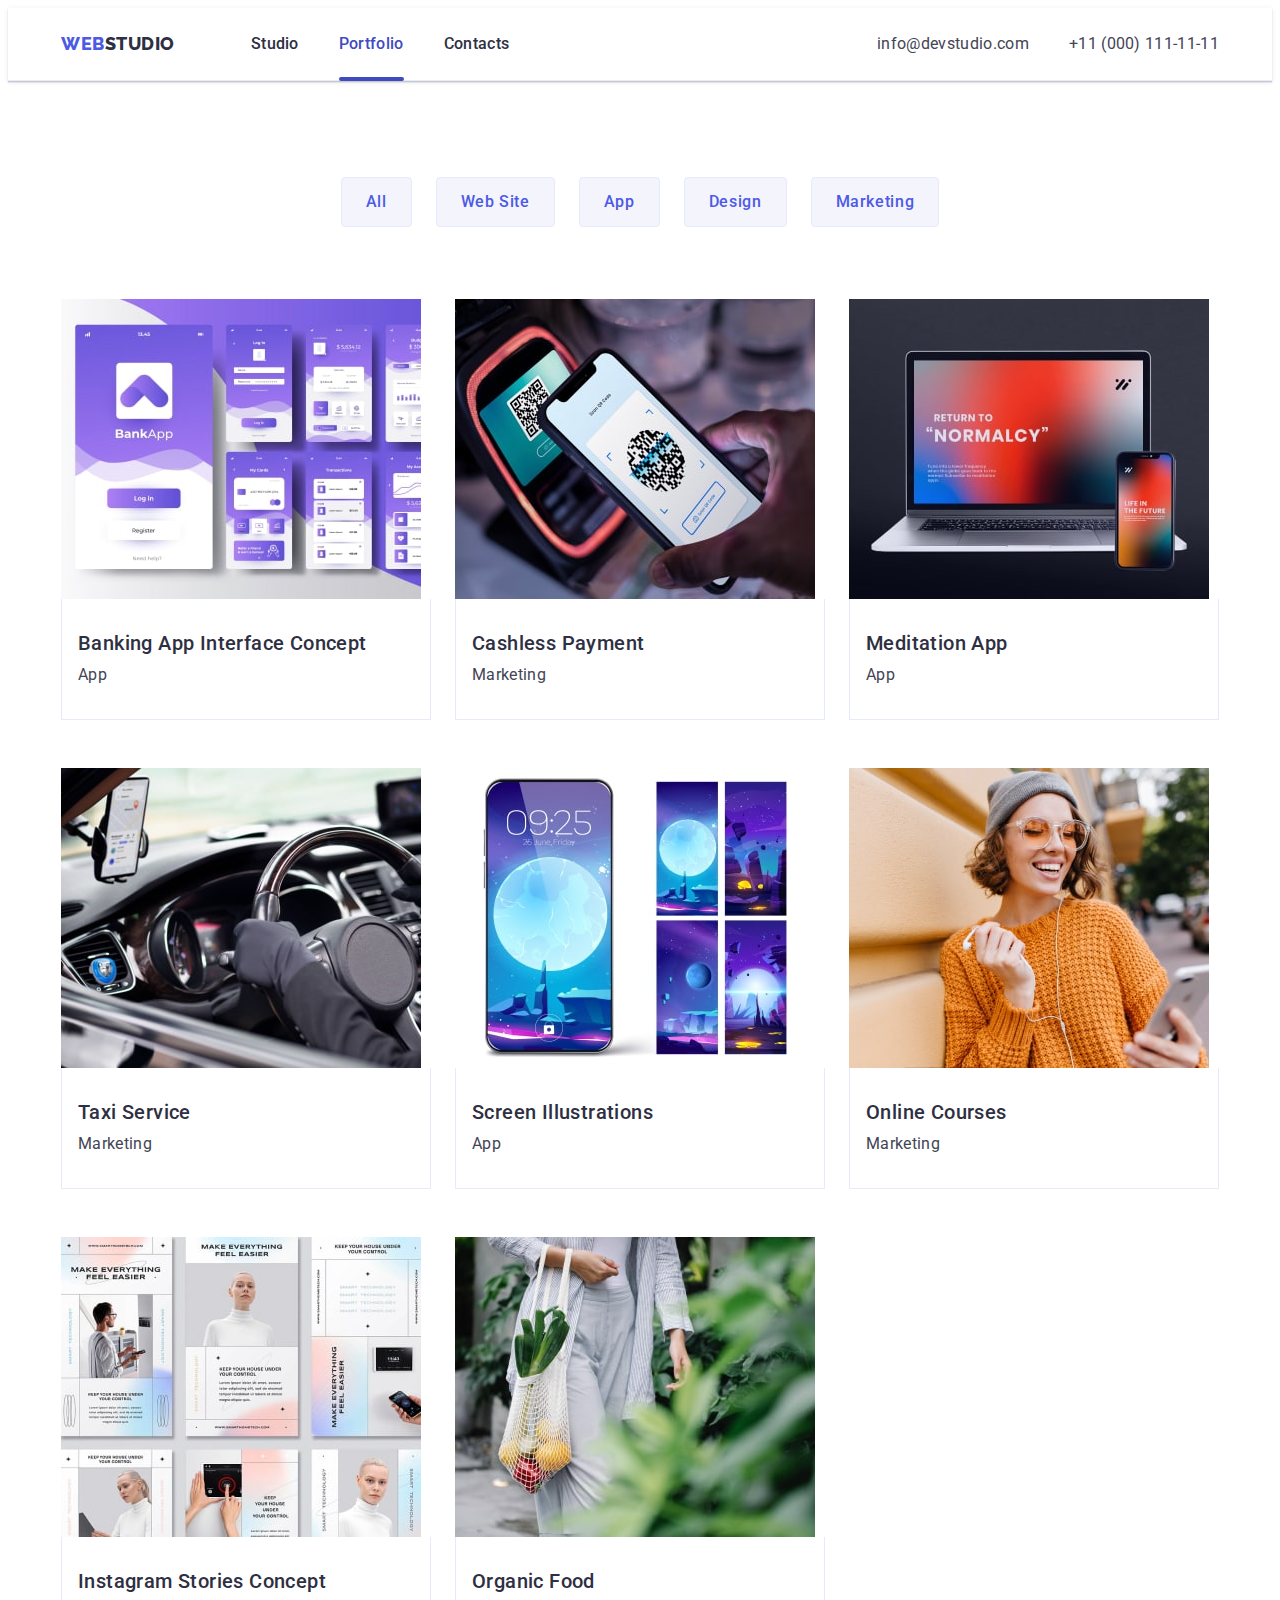
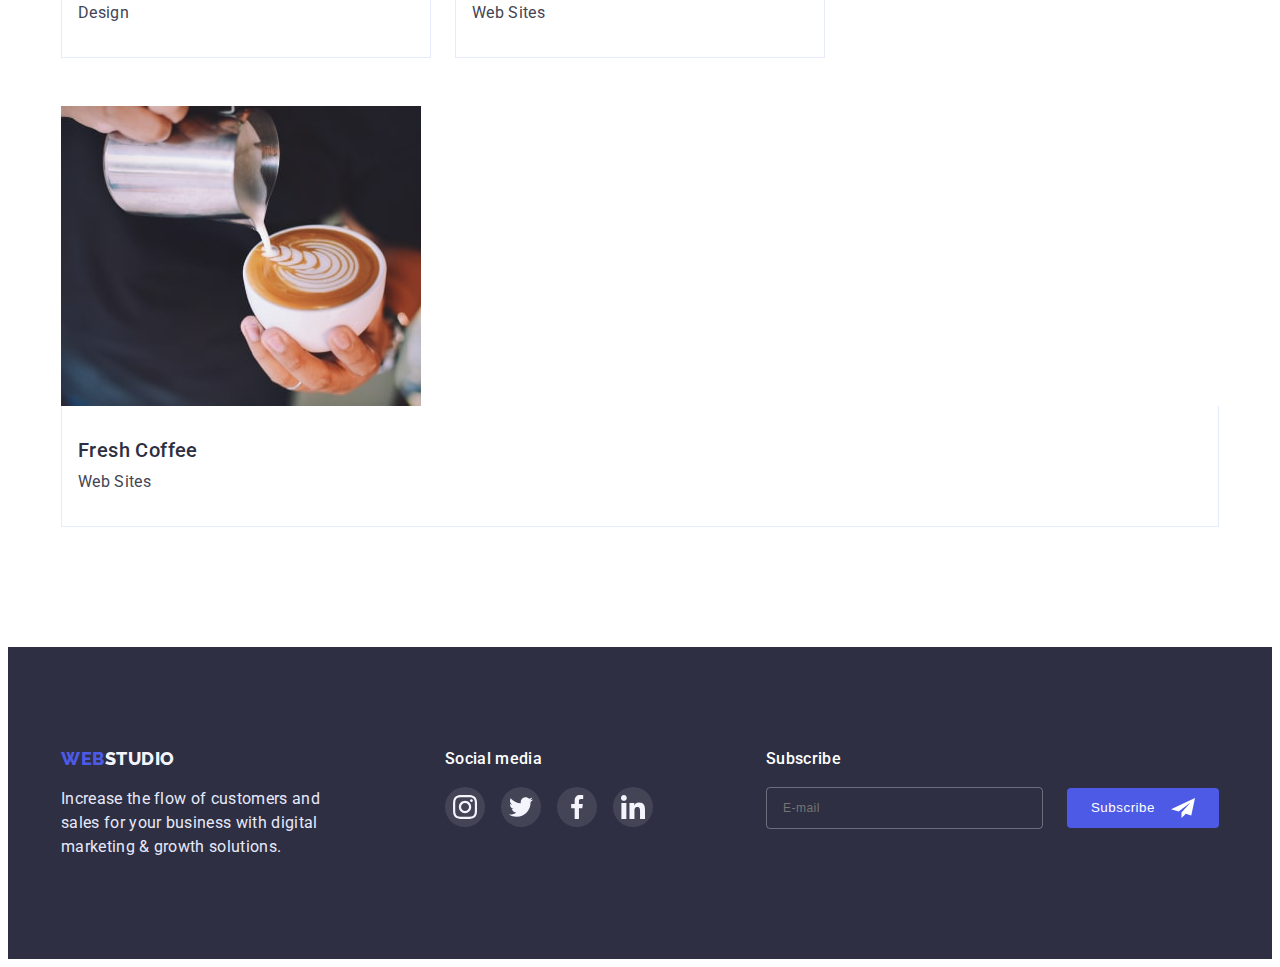
==== commit 83e71b1d: "new formatter" ====
--- a/portfolio.html
+++ b/portfolio.html
@@ -26,18 +26,15 @@
         <ul class="nav-side list">
           <!-- Studio -->
           <li>
-            <a href="./index.html" class="nav-link link">Studio
-            </a>
+            <a href="./index.html" class="nav-link link">Studio </a>
           </li>
           <!-- Portfolio -->
           <li>
-            <a href="./portfolio.html" class="nav-link link current-page">Portfolio
-            </a>
+            <a href="./portfolio.html" class="nav-link link current-page">Portfolio </a>
           </li>
           <!-- Contacts-->
           <li>
-            <a href="" class="nav-link link">Contacts
-            </a>
+            <a href="" class="nav-link link">Contacts </a>
           </li>
         </ul>
       </nav>
@@ -71,16 +68,13 @@
         <nav class="mob-menu-nav">
           <ul class="mob-nav-side list">
             <li>
-              <a href="./index.html" class="mob-nav-link link">Studio
-              </a>
+              <a href="./index.html" class="mob-nav-link link">Studio </a>
             </li>
             <li>
-              <a href="./portfolio.html" class="mob-nav-link link current-page">Portfolio
-              </a>
+              <a href="./portfolio.html" class="mob-nav-link link current-page">Portfolio </a>
             </li>
             <li>
-              <a href="" class="mob-nav-link link">Contacts
-              </a>
+              <a href="" class="mob-nav-link link">Contacts </a>
             </li>
           </ul>
         </nav>
@@ -133,8 +127,7 @@
         <h1 class="visually-hidden">Portfolio</h1>
         <!-- Menu - Filter -->
         <ul class="list filters">
-          <li><button type="button" class="button btn-portfolio">All</button>
-          </li>
+          <li><button type="button" class="button btn-portfolio">All</button></li>
           <li>
             <button type="button" class="button btn-portfolio">Web Site</button>
           </li>
@@ -156,16 +149,22 @@
               <div class="portfolio-cover-wrap">
                 <picture>
                   <source media="(min-width: 1200px)"
-                    srcset="./images/project_card_1.jpg 1x, ./images/project_card_1@2x.jpg 2x">
-                  <source media="(min-width: 768px)"
-                    srcset="./images/project_card_1@tab.jpg 1x, ./images/project_card_1@tab2x.jpg 2x">
-                  <source media="(max-width: 767px)"
-                    srcset="./images/project_card_1@mob.jpg 1x, ./images/project_card_1@mob2x.jpg 2x">
+                    srcset="./images/project_card_1.jpg 1x, ./images/project_card_1@2x.jpg 2x" width="360"
+                    height="300" />
+                  <source media="(min-width: 768px)" srcset="
+                        ./images/project_card_1@tab.jpg   1x,
+                        ./images/project_card_1@tab2x.jpg 2x
+                      " width="356" height="300" />
+                  <source media="(max-width: 767px)" srcset="
+                        ./images/project_card_1@mob.jpg   1x,
+                        ./images/project_card_1@mob2x.jpg 2x
+                      " width="396" height="280" />
                   <img src="./images/project_card_1.jpg" alt="Banking App Interface Concept" width="360" height="300" />
                 </picture>
-                <p class="portfolio-item-cover-text">14 Stylish and User-Friendly App Design Concepts · Task Manager App
-                  ·
-                  Calorie Tracker App · Exotic Fruit E-commerce App · Cloud Storage App</p>
+                <p class="portfolio-item-cover-text">
+                  14 Stylish and User-Friendly App Design Concepts · Task Manager App · Calorie
+                  Tracker App · Exotic Fruit E-commerce App · Cloud Storage App
+                </p>
               </div>
               <div class="portfolio-item-content">
                 <h2 class="portfolio-item-title">Banking App Interface Concept</h2>
@@ -179,17 +178,22 @@
               <div class="portfolio-cover-wrap">
                 <picture>
                   <source media="(min-width: 1200px)"
-                    srcset="./images/project_card_2.jpg 1x, ./images/project_card_2@2x.jpg 2x">
-                  <source media="(min-width: 768px)"
-                    srcset="./images/project_card_2@tab.jpg 1x, ./images/project_card_2@tab2x.jpg 2x">
-                  <source media="(max-width: 767px)"
-                    srcset="./images/project_card_2@mob.jpg 1x, ./images/project_card_2@mob2x.jpg 2x">
+                    srcset="./images/project_card_2.jpg 1x, ./images/project_card_2@2x.jpg 2x" width="360"
+                    height="300" />
+                  <source media="(min-width: 768px)" srcset="
+                        ./images/project_card_2@tab.jpg   1x,
+                        ./images/project_card_2@tab2x.jpg 2x
+                      " width="356" height="300" />
+                  <source media="(max-width: 767px)" srcset="
+                        ./images/project_card_2@mob.jpg   1x,
+                        ./images/project_card_2@mob2x.jpg 2x
+                      " width="396" height="280" />
                   <img src="./images/project_card_2.jpg" alt="Cashless Payment" width="360" height="300" />
                 </picture>
-                <p class="portfolio-item-cover-text">14 Stylish and User-Friendly App Design Concepts · Task Manager App
-                  ·
-                  Calorie Tracker App · Exotic
-                  Fruit E-commerce App · Cloud Storage App</p>
+                <p class="portfolio-item-cover-text">
+                  14 Stylish and User-Friendly App Design Concepts · Task Manager App · Calorie
+                  Tracker App · Exotic Fruit E-commerce App · Cloud Storage App
+                </p>
               </div>
               <div class="portfolio-item-content">
                 <h2 class="portfolio-item-title">Cashless Payment</h2>
@@ -203,17 +207,22 @@
               <div class="portfolio-cover-wrap">
                 <picture>
                   <source media="(min-width: 1200px)"
-                    srcset="./images/project_card_3.jpg 1x, ./images/project_card_3@2x.jpg 2x">
-                  <source media="(min-width: 768px)"
-                    srcset="./images/project_card_3@tab.jpg 1x, ./images/project_card_3@tab2x.jpg 2x">
-                  <source media="(max-width: 767px)"
-                    srcset="./images/project_card_3@mob.jpg 1x, ./images/project_card_3@mob2x.jpg 2x">
+                    srcset="./images/project_card_3.jpg 1x, ./images/project_card_3@2x.jpg 2x" width="360"
+                    height="300" />
+                  <source media="(min-width: 768px)" srcset="
+                        ./images/project_card_3@tab.jpg   1x,
+                        ./images/project_card_3@tab2x.jpg 2x
+                      " width="356" height="300" />
+                  <source media="(max-width: 767px)" srcset="
+                        ./images/project_card_3@mob.jpg   1x,
+                        ./images/project_card_3@mob2x.jpg 2x
+                      " width="396" height="280" />
                   <img src="./images/project_card_3.jpg" alt="Meditation App" width="360" height="300" />
                 </picture>
-                <p class="portfolio-item-cover-text">14 Stylish and User-Friendly App Design Concepts · Task Manager App
-                  ·
-                  Calorie Tracker App · Exotic
-                  Fruit E-commerce App · Cloud Storage App</p>
+                <p class="portfolio-item-cover-text">
+                  14 Stylish and User-Friendly App Design Concepts · Task Manager App · Calorie
+                  Tracker App · Exotic Fruit E-commerce App · Cloud Storage App
+                </p>
               </div>
               <div class="portfolio-item-content">
                 <h2 class="portfolio-item-title">Meditation App</h2>
@@ -227,17 +236,22 @@
               <div class="portfolio-cover-wrap">
                 <picture>
                   <source media="(min-width: 1200px)"
-                    srcset="./images/project_card_4.jpg 1x, ./images/project_card_4@2x.jpg 2x">
-                  <source media="(min-width: 768px)"
-                    srcset="./images/project_card_4@tab.jpg 1x, ./images/project_card_4@tab2x.jpg 2x">
-                  <source media="(max-width: 767px)"
-                    srcset="./images/project_card_4@mob.jpg 1x, ./images/project_card_4@mob2x.jpg 2x">
+                    srcset="./images/project_card_4.jpg 1x, ./images/project_card_4@2x.jpg 2x" width="360"
+                    height="300" />
+                  <source media="(min-width: 768px)" srcset="
+                        ./images/project_card_4@tab.jpg   1x,
+                        ./images/project_card_4@tab2x.jpg 2x
+                      " width="356" height="300" />
+                  <source media="(max-width: 767px)" srcset="
+                        ./images/project_card_4@mob.jpg   1x,
+                        ./images/project_card_4@mob2x.jpg 2x
+                      " width="396" height="280" />
                   <img src="./images/project_card_4.jpg" alt="Taxi Service" width="360" />
                 </picture>
-                <p class="portfolio-item-cover-text">14 Stylish and User-Friendly App Design Concepts · Task Manager App
-                  ·
-                  Calorie Tracker App · Exotic
-                  Fruit E-commerce App · Cloud Storage App</p>
+                <p class="portfolio-item-cover-text">
+                  14 Stylish and User-Friendly App Design Concepts · Task Manager App · Calorie
+                  Tracker App · Exotic Fruit E-commerce App · Cloud Storage App
+                </p>
               </div>
               <div class="portfolio-item-content">
                 <h2 class="portfolio-item-title">Taxi Service</h2>
@@ -251,17 +265,22 @@
               <div class="portfolio-cover-wrap">
                 <picture>
                   <source media="(min-width: 1200px)"
-                    srcset="./images/project_card_5.jpg 1x, ./images/project_card_5@2x.jpg 2x">
-                  <source media="(min-width: 768px)"
-                    srcset="./images/project_card_5@tab.jpg 1x, ./images/project_card_5@tab2x.jpg 2x">
-                  <source media="(max-width: 767px)"
-                    srcset="./images/project_card_5@mob.jpg 1x, ./images/project_card_5@mob2x.jpg 2x">
+                    srcset="./images/project_card_5.jpg 1x, ./images/project_card_5@2x.jpg 2x" width="360"
+                    height="300" />
+                  <source media="(min-width: 768px)" srcset="
+                        ./images/project_card_5@tab.jpg   1x,
+                        ./images/project_card_5@tab2x.jpg 2x
+                      " width="356" height="300" />
+                  <source media="(max-width: 767px)" srcset="
+                        ./images/project_card_5@mob.jpg   1x,
+                        ./images/project_card_5@mob2x.jpg 2x
+                      " width="396" height="280" />
                   <img src="./images/project_card_5.jpg" alt="Screen Illustrations" width="360" />
                 </picture>
-                <p class="portfolio-item-cover-text">14 Stylish and User-Friendly App Design Concepts · Task Manager App
-                  ·
-                  Calorie Tracker App · Exotic
-                  Fruit E-commerce App · Cloud Storage App</p>
+                <p class="portfolio-item-cover-text">
+                  14 Stylish and User-Friendly App Design Concepts · Task Manager App · Calorie
+                  Tracker App · Exotic Fruit E-commerce App · Cloud Storage App
+                </p>
               </div>
               <div class="portfolio-item-content">
                 <h2 class="portfolio-item-title">Screen Illustrations</h2>
@@ -275,17 +294,22 @@
               <div class="portfolio-cover-wrap">
                 <picture>
                   <source media="(min-width: 1200px)"
-                    srcset="./images/project_card_6.jpg 1x, ./images/project_card_6@2x.jpg 2x">
-                  <source media="(min-width: 768px)"
-                    srcset="./images/project_card_6@tab.jpg 1x, ./images/project_card_6@tab2x.jpg 2x">
-                  <source media="(max-width: 767px)"
-                    srcset="./images/project_card_6@mob.jpg 1x, ./images/project_card_6@mob2x.jpg 2x">
+                    srcset="./images/project_card_6.jpg 1x, ./images/project_card_6@2x.jpg 2x" width="360"
+                    height="300" />
+                  <source media="(min-width: 768px)" srcset="
+                        ./images/project_card_6@tab.jpg   1x,
+                        ./images/project_card_6@tab2x.jpg 2x
+                      " width="356" height="300" />
+                  <source media="(max-width: 767px)" srcset="
+                        ./images/project_card_6@mob.jpg   1x,
+                        ./images/project_card_6@mob2x.jpg 2x
+                      " width="396" height="280" />
                   <img src="./images/project_card_6.jpg" alt="Online Courses" width="360" />
                 </picture>
-                <p class="portfolio-item-cover-text">14 Stylish and User-Friendly App Design Concepts · Task Manager App
-                  ·
-                  Calorie Tracker App · Exotic
-                  Fruit E-commerce App · Cloud Storage App</p>
+                <p class="portfolio-item-cover-text">
+                  14 Stylish and User-Friendly App Design Concepts · Task Manager App · Calorie
+                  Tracker App · Exotic Fruit E-commerce App · Cloud Storage App
+                </p>
               </div>
               <div class="portfolio-item-content">
                 <h2 class="portfolio-item-title">Online Courses</h2>
@@ -299,17 +323,22 @@
               <div class="portfolio-cover-wrap">
                 <picture>
                   <source media="(min-width: 1200px)"
-                    srcset="./images/project_card_7.jpg 1x, ./images/project_card_7@2x.jpg 2x">
-                  <source media="(min-width: 768px)"
-                    srcset="./images/project_card_7@tab.jpg 1x, ./images/project_card_7@tab2x.jpg 2x">
-                  <source media="(max-width: 767px)"
-                    srcset="./images/project_card_7@mob.jpg 1x, ./images/project_card_7@mob2x.jpg 2x">
+                    srcset="./images/project_card_7.jpg 1x, ./images/project_card_7@2x.jpg 2x" width="360"
+                    height="300" />
+                  <source media="(min-width: 768px)" srcset="
+                        ./images/project_card_7@tab.jpg   1x,
+                        ./images/project_card_7@tab2x.jpg 2x
+                      " width="356" height="300" />
+                  <source media="(max-width: 767px)" srcset="
+                        ./images/project_card_7@mob.jpg   1x,
+                        ./images/project_card_7@mob2x.jpg 2x
+                      " width="396" height="280" />
                   <img src="./images/project_card_7.jpg" alt="Instagram Stories Concept" width="360" />
                 </picture>
-                <p class="portfolio-item-cover-text">14 Stylish and User-Friendly App Design Concepts · Task Manager App
-                  ·
-                  Calorie Tracker App · Exotic
-                  Fruit E-commerce App · Cloud Storage App</p>
+                <p class="portfolio-item-cover-text">
+                  14 Stylish and User-Friendly App Design Concepts · Task Manager App · Calorie
+                  Tracker App · Exotic Fruit E-commerce App · Cloud Storage App
+                </p>
               </div>
               <div class="portfolio-item-content">
                 <h2 class="portfolio-item-title">Instagram Stories Concept</h2>
@@ -323,17 +352,22 @@
               <div class="portfolio-cover-wrap">
                 <picture>
                   <source media="(min-width: 1200px)"
-                    srcset="./images/project_card_8.jpg 1x, ./images/project_card_8@2x.jpg 2x">
-                  <source media="(min-width: 768px)"
-                    srcset="./images/project_card_8@tab.jpg 1x, ./images/project_card_8@tab2x.jpg 2x">
-                  <source media="(max-width: 767px)"
-                    srcset="./images/project_card_8@mob.jpg 1x, ./images/project_card_8@mob2x.jpg 2x">
+                    srcset="./images/project_card_8.jpg 1x, ./images/project_card_8@2x.jpg 2x" width="360"
+                    height="300" />
+                  <source media="(min-width: 768px)" srcset="
+                        ./images/project_card_8@tab.jpg   1x,
+                        ./images/project_card_8@tab2x.jpg 2x
+                      " width="356" height="300" />
+                  <source media="(max-width: 767px)" srcset="
+                        ./images/project_card_8@mob.jpg   1x,
+                        ./images/project_card_8@mob2x.jpg 2x
+                      " width="396" height="280" />
                   <img src="./images/project_card_8.jpg" alt="Organic Food" width="360" height="300" />
                 </picture>
-                <p class="portfolio-item-cover-text">14 Stylish and User-Friendly App Design Concepts · Task Manager App
-                  ·
-                  Calorie Tracker App · Exotic
-                  Fruit E-commerce App · Cloud Storage App</p>
+                <p class="portfolio-item-cover-text">
+                  14 Stylish and User-Friendly App Design Concepts · Task Manager App · Calorie
+                  Tracker App · Exotic Fruit E-commerce App · Cloud Storage App
+                </p>
               </div>
               <div class="portfolio-item-content">
                 <h2 class="portfolio-item-title">Organic Food</h2>
@@ -347,17 +381,22 @@
               <div class="portfolio-cover-wrap">
                 <picture>
                   <source media="(min-width: 1200px)"
-                    srcset="./images/project_card_9.jpg 1x, ./images/project_card_9@2x.jpg 2x">
-                  <source media="(min-width: 768px)"
-                    srcset="./images/project_card_9@tab.jpg 1x, ./images/project_card_9@tab2x.jpg 2x">
-                  <source media="(max-width: 767px)"
-                    srcset="./images/project_card_9@mob.jpg 1x, ./images/project_card_9@mob2x.jpg 2x">
+                    srcset="./images/project_card_9.jpg 1x, ./images/project_card_9@2x.jpg 2x" width="360"
+                    height="300" />
+                  <source media="(min-width: 768px)" srcset="
+                        ./images/project_card_9@tab.jpg   1x,
+                        ./images/project_card_9@tab2x.jpg 2x
+                      " width="356" height="300" />
+                  <source media="(max-width: 767px)" srcset="
+                        ./images/project_card_9@mob.jpg   1x,
+                        ./images/project_card_9@mob2x.jpg 2x
+                      " width="396" height="280" />
                   <img src="./images/project_card_9.jpg" alt="Fresh Coffee" width="360" height="300" />
                 </picture>
-                <p class="portfolio-item-cover-text">14 Stylish and User-Friendly App Design Concepts · Task Manager App
-                  ·
-                  Calorie Tracker App · Exotic
-                  Fruit E-commerce App · Cloud Storage App</p>
+                <p class="portfolio-item-cover-text">
+                  14 Stylish and User-Friendly App Design Concepts · Task Manager App · Calorie
+                  Tracker App · Exotic Fruit E-commerce App · Cloud Storage App
+                </p>
               </div>
               <div class="portfolio-item-content">
                 <h2 class="portfolio-item-title">Fresh Coffee</h2>
@@ -373,9 +412,10 @@
     <div class="container footer-flex">
       <div class="footer-content">
         <a href="./index.html" class="logo">Web<span class="logo-part-footer">Studio</span></a>
-        <p class="footer-text">Increase the flow of customers and sales for your business with digital marketing &
-          growth
-          solutions.</p>
+        <p class="footer-text">
+          Increase the flow of customers and sales for your business with digital marketing &
+          growth solutions.
+        </p>
       </div>
       <div class="footer-social">
         <p>Social media</p>
@@ -413,8 +453,9 @@
       <form class="footer-form-subscribe" name="subscribe" autocomplete="off" novalidate>
         <p class="footer-subscribe-title">Subscribe</p>
         <div class="subscribe-wrap">
-          <input class="footer-input" type="email" name="email" placeholder="E-mail" aria-label="e-mail">
-          <button class="btn-footer" type="submit">Subscribe
+          <input class="footer-input" type="email" name="email" placeholder="E-mail" aria-label="e-mail" />
+          <button class="btn-footer" type="submit">
+            Subscribe
             <svg class="footer-icon footer-subscribe-icon">
               <use href="./images/icons.svg#send"></use>
             </svg>
--- a/css/styles.css
+++ b/css/styles.css
@@ -398,6 +398,7 @@
         top: 0;
         left: 0;
         z-index: 999;
+        overflow-y: auto;
         background-color: var(--bg-color);
 
         transition: opacity var(--transition-property), visibility var(--transition-property);
@@ -405,17 +406,17 @@
 
     .container-mob-menu {
         position: relative;
-        padding: 41px 36px 48px 36px;
-
+        padding: 80px 36px 48px 36px;
+        /* padding: 41px 36px 48px 36px; */
         height: 100%;
 
         display: flex;
         flex-direction: column;
-        justify-content: space-between;
+        /* justify-content: space-between; */
 
         transform: scaleY(1) skew(0);
 
-        box-shadow: 0px 2px 1px rgba(46, 47, 66, 0.08), 0px 1px 1px rgba(46, 47, 66, 0.16), 0px 1px 6px rgba(46, 47, 66, 0.08);
+        /* box-shadow: 0px 2px 1px rgba(46, 47, 66, 0.08), 0px 1px 1px rgba(46, 47, 66, 0.16), 0px 1px 6px rgba(46, 47, 66, 0.08); */
 
         transition: transform var(--transition-property);
     }
@@ -445,7 +446,8 @@
     }
 
     .mob-menu-nav {
-        margin-top: 39px;
+        /* margin-top: 39px; */
+        margin-bottom: auto;
     }
 
     .mob-nav-link {
@@ -467,7 +469,7 @@
 
     .mob-address-side {
         margin-bottom: 80px;
-        margin-left: 4px;
+        /* margin-left: 4px; */
     }
 
     .mob-tel-link {
@@ -489,10 +491,11 @@
     }
 
     .mob-menu-icons-box {
-        width: calc(100% - 36px - 40px);
-        position: absolute;
+        /* width: calc(100% - 36px - 40px); */
+        max-width: 328px;
+        /* position: absolute;
         bottom: 40px;
-        left: 40px;
+        left: 40px; */
 
         display: flex;
         justify-content: space-between;
@@ -545,8 +548,9 @@
 @media screen and (min-width: 768px) {
 
     .footer>.container {
-        padding-left: 108px;
-        padding-right: 108px;
+        /* padding-left: 108px;
+        padding-right: 108px; */
+        max-width: 584px;
     }
 
     .footer-flex {
@@ -558,20 +562,25 @@
 }
 
 @media screen and (min-width: 1200px) {
+
     .footer {
         padding-top: 100px;
         padding-bottom: 100px;
     }
 
     .footer>.container {
-        padding-left: 15px;
-        padding-right: 15px;
+        /* padding-left: 15px;
+        padding-right: 15px; */
+        max-width: 1158px;
+    }
+
+    .footer-flex {
+        column-gap: 0px;
     }
 }
 
 .footer-content {
     max-width: 268px;
-
     /* outline: 1px dotted white; */
 }
 
@@ -602,7 +611,6 @@
     letter-spacing: 0.02em;
     text-align: center;
     color: var(--color-social);
-
     /* outline: 1px dotted white; */
 }
 
@@ -766,6 +774,7 @@
     top: 0;
     width: 100%;
     height: 100%;
+    overflow-y: auto;
 
     background-color: var(--bg-color-backdrop);
 
@@ -784,20 +793,34 @@
 
 .modal {
     position: absolute;
-    top: 50%;
+    top: 24px;
     left: 50%;
     max-width: 392px;
     width: calc(100% - 32px);
     min-height: 586px;
     padding: 72px 18px 24px 18px;
 
-    transform: translate(-50%, -50%) scaleY(1) skew(0);
+    transform: translate(-50%, 0%) scaleY(1) skew(0);
 
     background-color: var(--bg-color-modal);
     border-radius: 4px;
     box-shadow: 0px 1px 1px rgba(0, 0, 0, 0.14), 0px 1px 3px rgba(0, 0, 0, 0.12), 0px 2px 1px rgba(0, 0, 0, 0.2);
 
     transition: transform var(--transition-property);
+}
+
+@media screen and (min-width: 768px) and (orientation: portrait) {
+    .modal {
+        top: 50%;
+        transform: translate(-50%, -50%) scaleY(1) skew(0);
+    }
+}
+
+@media screen and (min-width: 1200px) {
+    .modal {
+        top: 50%;
+        transform: translate(-50%, -50%) scaleY(1) skew(0);
+    }
 }
 
 .backdrop.is-hidden .modal {
@@ -979,6 +1002,7 @@
     display: flex;
     align-items: center;
     justify-content: center;
+    flex-shrink: 0;
     margin-right: 8px;
 
     width: 16px;
--- a/css/portfolio.css
+++ b/css/portfolio.css
@@ -24,6 +24,12 @@
     column-gap: 24px;
 }
 
+.portfolio-item {
+    /* flex-basis: 100%; */
+    width: 100%;
+    /* min-width: 396px; */
+}
+
 @media screen and (min-width: 768px) {
 
     .portfolio-section {
@@ -35,6 +41,12 @@
         width: 100%;
         justify-content: center;
         gap: 24px;
+    }
+
+    .portfolio-item {
+        width: calc((100% - 1*24px) / 2);
+        /* flex-basis: calc((100% - 1*24px) / 2); */
+        min-width: 356px;
     }
 }
 
@@ -52,67 +64,86 @@
     }
 
     .portfolio-item {
-        flex-basis: calc((100% - 2*24px) / 3);
-        /* flex-basis: 360px; */
+        width: calc((100% - 2*24px) / 3);
+        /* flex-basis: calc((100% - 2*24px) / 3); */
+        min-width: 360px;
     }
+}
 
-    .portfolio-item-ref {
-        display: block;
-        width: 100%;
-        height: 100%;
-        transition: box-shadow var(--transition-property);
-    }
+.portfolio-item-ref {
+    display: block;
+    width: 100%;
+    height: 100%;
+    transition: box-shadow var(--transition-property);
+}
 
-    .portfolio-item-ref:is(:hover, :focus) {
-        /* border: 1px solid var(--brd-color-card-portfolio-hover); */
-        box-shadow: 0px 1px 6px rgba(46, 47, 66, 0.08), 0px 1px 1px rgba(46, 47, 66, 0.16), 0px 2px 1px rgba(46, 47, 66, 0.08);
-        outline: transparent;
-    }
+.portfolio-item-ref:is(:hover, :focus) {
+    /* border: 1px solid var(--brd-color-card-portfolio-hover); */
+    box-shadow: 0px 1px 6px rgba(46, 47, 66, 0.08), 0px 1px 1px rgba(46, 47, 66, 0.16), 0px 2px 1px rgba(46, 47, 66, 0.08);
+    outline: transparent;
+}
 
-    .portfolio-item-ref:is(:hover, :focus) .portfolio-item-cover-text {
-        transform: translateX(0);
-    }
+.portfolio-item-ref:is(:hover, :focus) .portfolio-item-cover-text {
+    transform: translateX(0);
+}
 
-    .portfolio-cover-wrap {
-        position: relative;
-        overflow: hidden;
-    }
+.portfolio-cover-wrap {
+    position: relative;
+    overflow: hidden;
+}
+
+.portfolio-item-cover-text {
+    position: absolute;
+    top: 0;
+
+    padding-top: 40px;
+    padding-right: 68px;
+    padding-bottom: 40px;
+    padding-left: 32px;
+
+    height: 100%;
+
+    color: var(--color-cloud);
+    letter-spacing: 0.02em;
+    background-color: var(--bg-color-cloud);
+
+    transform: translateY(100%);
+    transition: transform var(--transition-property);
+    overflow: auto;
+}
+
+.portfolio-item-content {
+    padding: 32px 16px;
+    border: 1px solid var(--brd-color-card-portfolio);
+    border-top: none;
+}
+
+@media screen and (min-width: 768px) {
 
     .portfolio-item-cover-text {
-        position: absolute;
-        top: 0;
+        padding-right: 28px;
+    }
+}
 
-        padding: 40px 32px;
-        height: 100%;
+@media screen and (min-width: 1200px) {
 
-        color: var(--color-cloud);
-        letter-spacing: 0.02em;
-        background-color: var(--bg-color-cloud);
+    .portfolio-item-cover-text {
+        padding-right: 32px;
+    }
+}
 
-        transform: translateY(100%);
-        transition: transform var(--transition-property);
-        overflow: auto;
-    }
+.portfolio-item-title {
+    margin-bottom: 8px;
+    font-weight: 500;
+    font-size: 20px;
+    line-height: calc(24/20);
+    letter-spacing: 0.02em;
+    color: var(--color-primary);
+    background-color: var(--bg-color);
+}
 
-    .portfolio-item-content {
-        padding: 32px 16px;
-        border: 1px solid var(--brd-color-card-portfolio);
-        border-top: none;
-    }
-
-    .portfolio-item-title {
-        margin-bottom: 8px;
-        font-weight: 500;
-        font-size: 20px;
-        line-height: calc(24/20);
-        letter-spacing: 0.02em;
-        color: var(--color-primary);
-        background-color: var(--bg-color);
-    }
-
-    .portfolio-item-type {
-        color: var(--color-secondary);
-        letter-spacing: 0.02em;
-        background-color: var(--bg-color);
-    }
+.portfolio-item-type {
+    color: var(--color-secondary);
+    letter-spacing: 0.02em;
+    background-color: var(--bg-color);
 }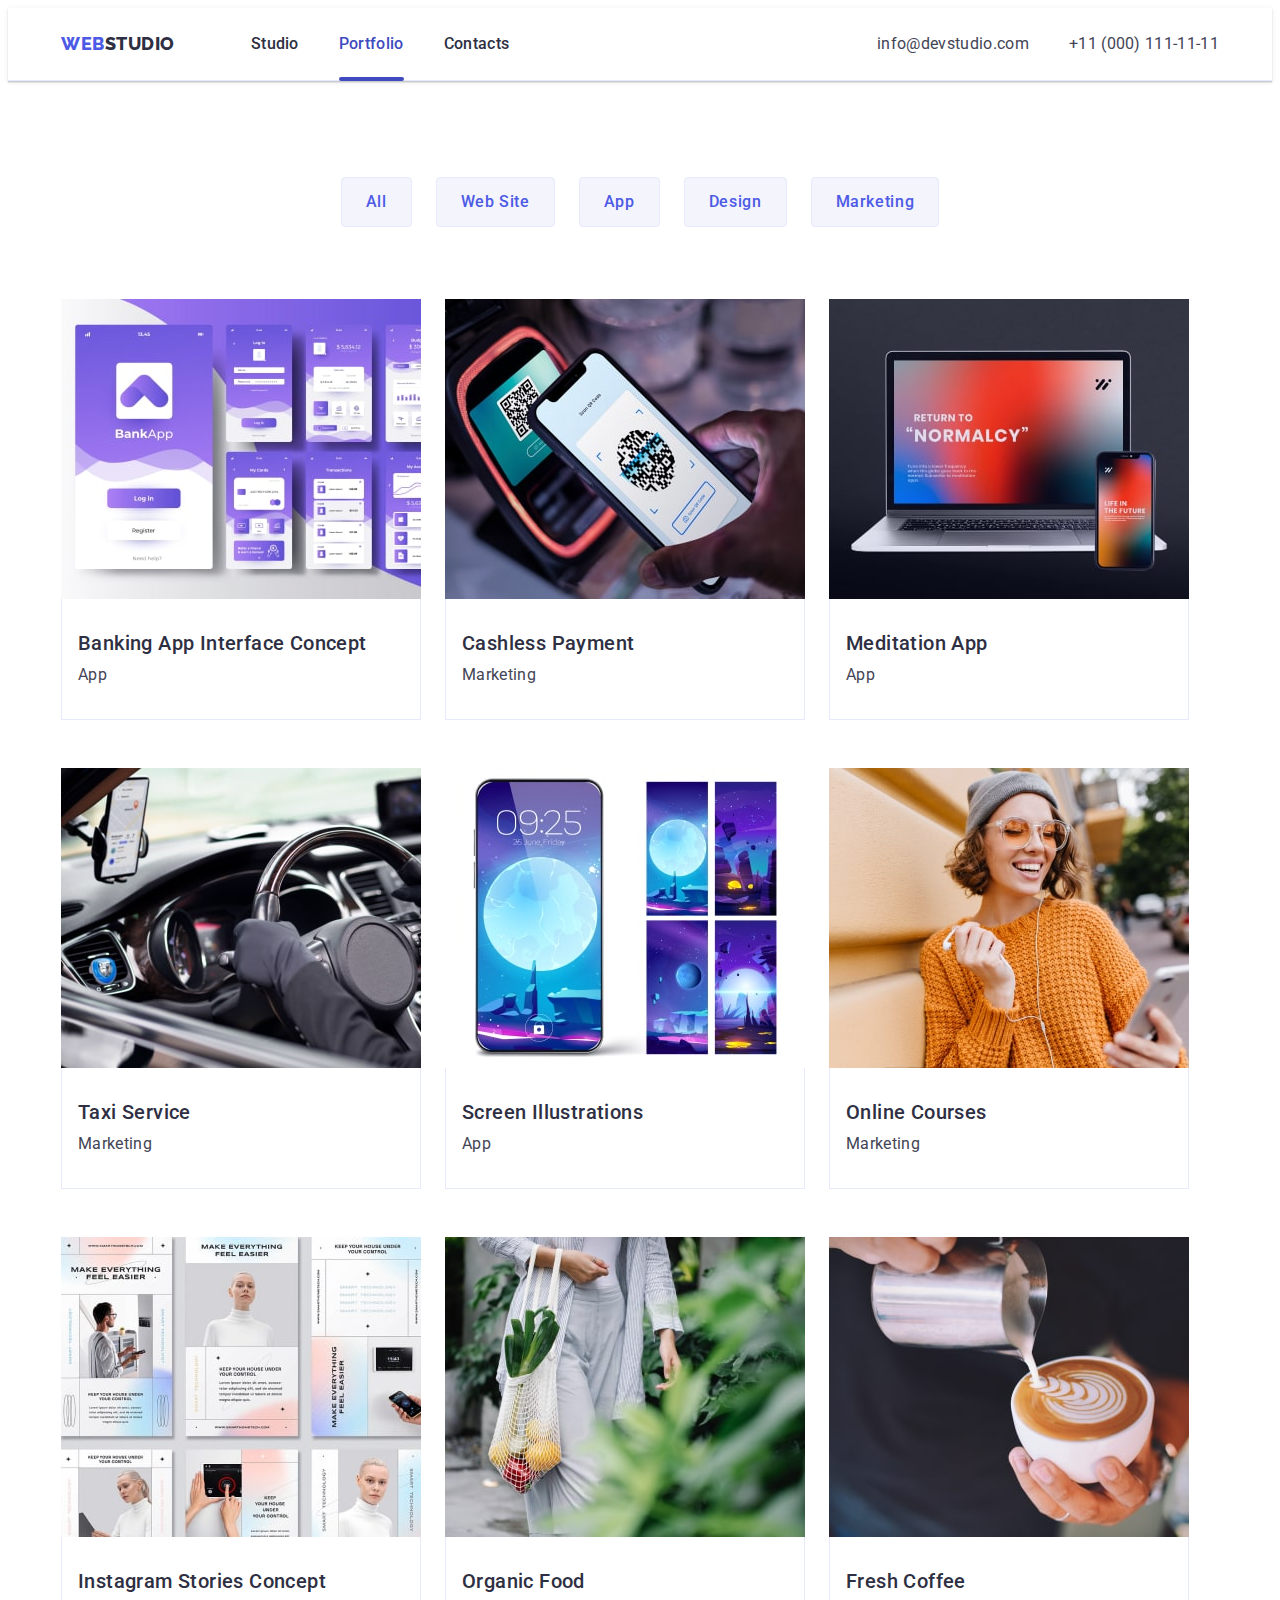
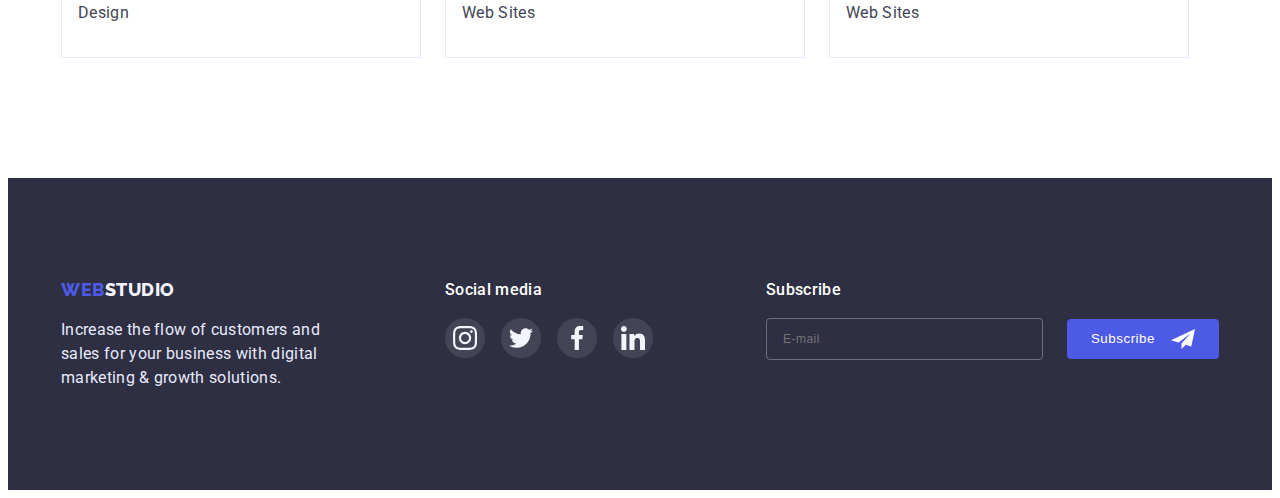
==== commit 746c7f58: "all ok" ====
--- a/portfolio.html
+++ b/portfolio.html
@@ -1,470 +1,648 @@
 <!DOCTYPE html>
 <html lang="en">
+  <head>
+    <meta charset="UTF-8" />
+    <meta http-equiv="X-UA-Compatible" content="IE=edge" />
+    <meta name="viewport" content="width=device-width, initial-scale=1.0" />
+    <title>WebStudio</title>
+    <link rel="preconnect" href="https://fonts.googleapis.com" />
+    <link rel="preconnect" href="https://fonts.gstatic.com" crossorigin />
+    <link
+      href="https://fonts.googleapis.com/css2?family=Raleway:wght@800&family=Roboto:wght@400;500;700;900&display=swap"
+      rel="stylesheet"
+    />
+    <link
+      rel="stylesheet"
+      href="https://cdnjs.cloudflare.com/ajax/libs/modern-normalize/1.1.0/modern-normalize.min.css"
+      integrity="sha512-wpPYUAdjBVSE4KJnH1VR1HeZfpl1ub8YT/NKx4PuQ5NmX2tKuGu6U/JRp5y+Y8XG2tV+wKQpNHVUX03MfMFn9Q=="
+      crossorigin="anonymous"
+      referrerpolicy="no-referrer"
+    />
+    <link rel="stylesheet" href="./css/styles.css" />
+    <link rel="stylesheet" href="./css/portfolio.css" />
+  </head>
 
-<head>
-  <meta charset="UTF-8" />
-  <meta http-equiv="X-UA-Compatible" content="IE=edge" />
-  <meta name="viewport" content="width=device-width, initial-scale=1.0" />
-  <title>WebStudio</title>
-  <link rel="preconnect" href="https://fonts.googleapis.com" />
-  <link rel="preconnect" href="https://fonts.gstatic.com" crossorigin />
-  <link href="https://fonts.googleapis.com/css2?family=Raleway:wght@800&family=Roboto:wght@400;500;700;900&display=swap"
-    rel="stylesheet" />
-  <link rel="stylesheet" href="https://cdnjs.cloudflare.com/ajax/libs/modern-normalize/1.1.0/modern-normalize.min.css"
-    integrity="sha512-wpPYUAdjBVSE4KJnH1VR1HeZfpl1ub8YT/NKx4PuQ5NmX2tKuGu6U/JRp5y+Y8XG2tV+wKQpNHVUX03MfMFn9Q=="
-    crossorigin="anonymous" referrerpolicy="no-referrer" />
-  <link rel="stylesheet" href="./css/styles.css" />
-  <link rel="stylesheet" href="./css/portfolio.css" />
-</head>
-
-<body>
-  <header>
-    <div class="container header">
-      <nav class="header-left">
-        <!-- logo -->
-        <a href="./index.html" class="logo">Web<span class="logo-part-header">Studio</span></a>
-        <ul class="nav-side list">
-          <!-- Studio -->
-          <li>
-            <a href="./index.html" class="nav-link link">Studio </a>
-          </li>
-          <!-- Portfolio -->
-          <li>
-            <a href="./portfolio.html" class="nav-link link current-page">Portfolio </a>
-          </li>
-          <!-- Contacts-->
-          <li>
-            <a href="" class="nav-link link">Contacts </a>
-          </li>
-        </ul>
-      </nav>
-      <address>
-        <ul class="address-side list">
-          <!-- e-mail -->
-          <li>
-            <a href="mailto:info@devstudio.com" class="link contact-link">info@devstudio.com</a>
-          </li>
-          <!-- telephone number -->
-          <li>
-            <a href="tel:+110001111111" class="link contact-link">+11 (000) 111-11-11</a>
-          </li>
-        </ul>
-      </address>
-      <!-- Mobile Menu Button -->
-      <button class="mob-menu-open-btn" data-menu-open>
-        <svg class="mob-menu-open-icon" width="32" height="24">
-          <use href="./images/icons.svg#menu-hamburger"></use>
-        </svg>
-      </button>
-    </div>
-    <!-- Mobile Menu -->
-    <div class="mobile-menu is-hidden" data-menu>
-      <div class="container container-mob-menu">
-        <button class="mob-menu-close-btn" data-menu-close>
-          <svg class="mob-menu-close-icon" width="8" height="8">
-            <use href="./images/icons.svg#close"></use>
+  <body>
+    <header>
+      <div class="container header">
+        <nav class="header-left">
+          <!-- logo -->
+          <a href="./index.html" class="logo">Web<span class="logo-part-header">Studio</span></a>
+          <ul class="nav-side list">
+            <!-- Studio -->
+            <li>
+              <a href="./index.html" class="nav-link link">Studio </a>
+            </li>
+            <!-- Portfolio -->
+            <li>
+              <a href="./portfolio.html" class="nav-link link current-page">Portfolio </a>
+            </li>
+            <!-- Contacts-->
+            <li>
+              <a href="" class="nav-link link">Contacts </a>
+            </li>
+          </ul>
+        </nav>
+        <address>
+          <ul class="address-side list">
+            <!-- e-mail -->
+            <li>
+              <a href="mailto:info@devstudio.com" class="link contact-link">info@devstudio.com</a>
+            </li>
+            <!-- telephone number -->
+            <li>
+              <a href="tel:+110001111111" class="link contact-link">+11 (000) 111-11-11</a>
+            </li>
+          </ul>
+        </address>
+        <!-- Mobile Menu Button -->
+        <button class="mob-menu-open-btn" data-menu-open>
+          <svg class="mob-menu-open-icon" width="32" height="24">
+            <use href="./images/icons.svg#menu-hamburger"></use>
           </svg>
         </button>
-        <nav class="mob-menu-nav">
-          <ul class="mob-nav-side list">
-            <li>
-              <a href="./index.html" class="mob-nav-link link">Studio </a>
-            </li>
-            <li>
-              <a href="./portfolio.html" class="mob-nav-link link current-page">Portfolio </a>
-            </li>
-            <li>
-              <a href="" class="mob-nav-link link">Contacts </a>
+      </div>
+      <!-- Mobile Menu -->
+      <div class="mobile-menu is-hidden" data-menu>
+        <div class="container container-mob-menu">
+          <button class="mob-menu-close-btn" data-menu-close>
+            <svg class="mob-menu-close-icon" width="8" height="8">
+              <use href="./images/icons.svg#close"></use>
+            </svg>
+          </button>
+          <nav class="mob-menu-nav">
+            <ul class="mob-nav-side list">
+              <li>
+                <a href="./index.html" class="mob-nav-link link">Studio </a>
+              </li>
+              <li>
+                <a href="./portfolio.html" class="mob-nav-link link current-page">Portfolio </a>
+              </li>
+              <li>
+                <a href="" class="mob-nav-link link">Contacts </a>
+              </li>
+            </ul>
+          </nav>
+          <address class="mob-address-side">
+            <ul class="list">
+              <li>
+                <a href="tel:+110001111111" class="link mob-tel-link">+11 (000) 111-11-11</a>
+              </li>
+              <li>
+                <a href="mailto:info@devstudio.com" class="link mob-mail-link"
+                  >info@devstudio.com</a
+                >
+              </li>
+            </ul>
+          </address>
+          <ul class="list mob-menu-icons-box">
+            <li class="mob-menu-icon-box">
+              <a
+                href=""
+                class="mob-menu-icon-ref"
+                target="_blank"
+                rel="noopener noreferrer nofollow"
+              >
+                <svg class="mob-menu-icon">
+                  <use href="./images/icons.svg#instagram"></use>
+                </svg>
+              </a>
+            </li>
+            <li class="mob-menu-icon-box">
+              <a
+                href=""
+                class="mob-menu-icon-ref"
+                target="_blank"
+                rel="noopener noreferrer nofollow"
+              >
+                <svg class="mob-menu-icon">
+                  <use href="./images/icons.svg#twitter"></use>
+                </svg>
+              </a>
+            </li>
+            <li class="mob-menu-icon-box">
+              <a
+                href=""
+                class="mob-menu-icon-ref"
+                target="_blank"
+                rel="noopener noreferrer nofollow"
+              >
+                <svg class="mob-menu-icon">
+                  <use href="./images/icons.svg#facebook"></use>
+                </svg>
+              </a>
+            </li>
+            <li class="mob-menu-icon-box">
+              <a
+                href=""
+                class="mob-menu-icon-ref"
+                target="_blank"
+                rel="noopener noreferrer nofollow"
+              >
+                <svg class="mob-menu-icon">
+                  <use href="./images/icons.svg#linkedin"></use>
+                </svg>
+              </a>
             </li>
           </ul>
-        </nav>
-        <address class="mob-address-side">
-          <ul class="list">
-            <li>
-              <a href="tel:+110001111111" class="link mob-tel-link">+11 (000) 111-11-11</a>
-            </li>
-            <li>
-              <a href="mailto:info@devstudio.com" class="link mob-mail-link">info@devstudio.com</a>
+        </div>
+      </div>
+    </header>
+    <main>
+      <section class="portfolio-section">
+        <div class="container">
+          <h1 class="visually-hidden">Portfolio</h1>
+          <!-- Menu - Filter -->
+          <ul class="list filters">
+            <li><button type="button" class="button btn-portfolio">All</button></li>
+            <li>
+              <button type="button" class="button btn-portfolio">Web Site</button>
+            </li>
+            <li>
+              <button type="button" class="button btn-portfolio">App</button>
+            </li>
+            <li>
+              <button type="button" class="button btn-portfolio">Design</button>
+            </li>
+            <li>
+              <button type="button" class="button btn-portfolio">Marketing</button>
             </li>
           </ul>
-        </address>
-        <ul class="list mob-menu-icons-box">
-          <li class="mob-menu-icon-box">
-            <a href="" class="mob-menu-icon-ref" target="_blank" rel="noopener noreferrer nofollow">
-              <svg class="mob-menu-icon">
-                <use href="./images/icons.svg#instagram"></use>
-              </svg>
-            </a>
-          </li>
-          <li class="mob-menu-icon-box">
-            <a href="" class="mob-menu-icon-ref" target="_blank" rel="noopener noreferrer nofollow">
-              <svg class="mob-menu-icon">
-                <use href="./images/icons.svg#twitter"></use>
-              </svg>
-            </a>
-          </li>
-          <li class="mob-menu-icon-box">
-            <a href="" class="mob-menu-icon-ref" target="_blank" rel="noopener noreferrer nofollow">
-              <svg class="mob-menu-icon">
-                <use href="./images/icons.svg#facebook"></use>
-              </svg>
-            </a>
-          </li>
-          <li class="mob-menu-icon-box">
-            <a href="" class="mob-menu-icon-ref" target="_blank" rel="noopener noreferrer nofollow">
-              <svg class="mob-menu-icon">
-                <use href="./images/icons.svg#linkedin"></use>
-              </svg>
-            </a>
-          </li>
-        </ul>
-      </div>
-    </div>
-  </header>
-  <main>
-    <section class="portfolio-section">
-      <div class="container">
-        <h1 class="visually-hidden">Portfolio</h1>
-        <!-- Menu - Filter -->
-        <ul class="list filters">
-          <li><button type="button" class="button btn-portfolio">All</button></li>
-          <li>
-            <button type="button" class="button btn-portfolio">Web Site</button>
-          </li>
-          <li>
-            <button type="button" class="button btn-portfolio">App</button>
-          </li>
-          <li>
-            <button type="button" class="button btn-portfolio">Design</button>
-          </li>
-          <li>
-            <button type="button" class="button btn-portfolio">Marketing</button>
-          </li>
-        </ul>
-        <!-- Portfolio -->
-        <ul class="list portfolio-flex">
-          <!-- project card 1 -->
-          <li class="portfolio-item">
-            <a href="" class="link portfolio-item-ref">
-              <div class="portfolio-cover-wrap">
-                <picture>
-                  <source media="(min-width: 1200px)"
-                    srcset="./images/project_card_1.jpg 1x, ./images/project_card_1@2x.jpg 2x" width="360"
-                    height="300" />
-                  <source media="(min-width: 768px)" srcset="
+          <!-- Portfolio -->
+          <ul class="list portfolio-flex">
+            <!-- project card 1 -->
+            <li class="portfolio-item">
+              <a href="" class="link portfolio-item-ref">
+                <div class="portfolio-cover-wrap">
+                  <picture>
+                    <source
+                      media="(min-width: 1200px)"
+                      srcset="./images/project_card_1.jpg 1x, ./images/project_card_1@2x.jpg 2x"
+                      width="360"
+                      height="300"
+                    />
+                    <source
+                      media="(min-width: 768px)"
+                      srcset="
                         ./images/project_card_1@tab.jpg   1x,
                         ./images/project_card_1@tab2x.jpg 2x
-                      " width="356" height="300" />
-                  <source media="(max-width: 767px)" srcset="
+                      "
+                      width="356"
+                      height="300"
+                    />
+                    <source
+                      media="(max-width: 767px)"
+                      srcset="
                         ./images/project_card_1@mob.jpg   1x,
                         ./images/project_card_1@mob2x.jpg 2x
-                      " width="396" height="280" />
-                  <img src="./images/project_card_1.jpg" alt="Banking App Interface Concept" width="360" height="300" />
-                </picture>
-                <p class="portfolio-item-cover-text">
-                  14 Stylish and User-Friendly App Design Concepts · Task Manager App · Calorie
-                  Tracker App · Exotic Fruit E-commerce App · Cloud Storage App
-                </p>
-              </div>
-              <div class="portfolio-item-content">
-                <h2 class="portfolio-item-title">Banking App Interface Concept</h2>
-                <p class="portfolio-item-type">App</p>
-              </div>
-            </a>
-          </li>
-          <!-- project card 2 -->
-          <li class="portfolio-item">
-            <a href="" class="link portfolio-item-ref">
-              <div class="portfolio-cover-wrap">
-                <picture>
-                  <source media="(min-width: 1200px)"
-                    srcset="./images/project_card_2.jpg 1x, ./images/project_card_2@2x.jpg 2x" width="360"
-                    height="300" />
-                  <source media="(min-width: 768px)" srcset="
+                      "
+                      width="396"
+                      height="280"
+                    />
+                    <img
+                      src="./images/project_card_1.jpg"
+                      alt="Banking App Interface Concept"
+                      width="360"
+                      height="300"
+                    />
+                  </picture>
+                  <p class="portfolio-item-cover-text">
+                    14 Stylish and User-Friendly App Design Concepts · Task Manager App · Calorie
+                    Tracker App · Exotic Fruit E-commerce App · Cloud Storage App
+                  </p>
+                </div>
+                <div class="portfolio-item-content">
+                  <h2 class="portfolio-item-title">Banking App Interface Concept</h2>
+                  <p class="portfolio-item-type">App</p>
+                </div>
+              </a>
+            </li>
+            <!-- project card 2 -->
+            <li class="portfolio-item">
+              <a href="" class="link portfolio-item-ref">
+                <div class="portfolio-cover-wrap">
+                  <picture>
+                    <source
+                      media="(min-width: 1200px)"
+                      srcset="./images/project_card_2.jpg 1x, ./images/project_card_2@2x.jpg 2x"
+                      width="360"
+                      height="300"
+                    />
+                    <source
+                      media="(min-width: 768px)"
+                      srcset="
                         ./images/project_card_2@tab.jpg   1x,
                         ./images/project_card_2@tab2x.jpg 2x
-                      " width="356" height="300" />
-                  <source media="(max-width: 767px)" srcset="
+                      "
+                      width="356"
+                      height="300"
+                    />
+                    <source
+                      media="(max-width: 767px)"
+                      srcset="
                         ./images/project_card_2@mob.jpg   1x,
                         ./images/project_card_2@mob2x.jpg 2x
-                      " width="396" height="280" />
-                  <img src="./images/project_card_2.jpg" alt="Cashless Payment" width="360" height="300" />
-                </picture>
-                <p class="portfolio-item-cover-text">
-                  14 Stylish and User-Friendly App Design Concepts · Task Manager App · Calorie
-                  Tracker App · Exotic Fruit E-commerce App · Cloud Storage App
-                </p>
-              </div>
-              <div class="portfolio-item-content">
-                <h2 class="portfolio-item-title">Cashless Payment</h2>
-                <p class="portfolio-item-type">Marketing</p>
-              </div>
-            </a>
-          </li>
-          <!-- project card 3 -->
-          <li class="portfolio-item">
-            <a href="" class="link portfolio-item-ref">
-              <div class="portfolio-cover-wrap">
-                <picture>
-                  <source media="(min-width: 1200px)"
-                    srcset="./images/project_card_3.jpg 1x, ./images/project_card_3@2x.jpg 2x" width="360"
-                    height="300" />
-                  <source media="(min-width: 768px)" srcset="
+                      "
+                      width="396"
+                      height="280"
+                    />
+                    <img
+                      src="./images/project_card_2.jpg"
+                      alt="Cashless Payment"
+                      width="360"
+                      height="300"
+                    />
+                  </picture>
+                  <p class="portfolio-item-cover-text">
+                    14 Stylish and User-Friendly App Design Concepts · Task Manager App · Calorie
+                    Tracker App · Exotic Fruit E-commerce App · Cloud Storage App
+                  </p>
+                </div>
+                <div class="portfolio-item-content">
+                  <h2 class="portfolio-item-title">Cashless Payment</h2>
+                  <p class="portfolio-item-type">Marketing</p>
+                </div>
+              </a>
+            </li>
+            <!-- project card 3 -->
+            <li class="portfolio-item">
+              <a href="" class="link portfolio-item-ref">
+                <div class="portfolio-cover-wrap">
+                  <picture>
+                    <source
+                      media="(min-width: 1200px)"
+                      srcset="./images/project_card_3.jpg 1x, ./images/project_card_3@2x.jpg 2x"
+                      width="360"
+                      height="300"
+                    />
+                    <source
+                      media="(min-width: 768px)"
+                      srcset="
                         ./images/project_card_3@tab.jpg   1x,
                         ./images/project_card_3@tab2x.jpg 2x
-                      " width="356" height="300" />
-                  <source media="(max-width: 767px)" srcset="
+                      "
+                      width="356"
+                      height="300"
+                    />
+                    <source
+                      media="(max-width: 767px)"
+                      srcset="
                         ./images/project_card_3@mob.jpg   1x,
                         ./images/project_card_3@mob2x.jpg 2x
-                      " width="396" height="280" />
-                  <img src="./images/project_card_3.jpg" alt="Meditation App" width="360" height="300" />
-                </picture>
-                <p class="portfolio-item-cover-text">
-                  14 Stylish and User-Friendly App Design Concepts · Task Manager App · Calorie
-                  Tracker App · Exotic Fruit E-commerce App · Cloud Storage App
-                </p>
-              </div>
-              <div class="portfolio-item-content">
-                <h2 class="portfolio-item-title">Meditation App</h2>
-                <p class="portfolio-item-type">App</p>
-              </div>
-            </a>
-          </li>
-          <!-- project card 4 -->
-          <li class="portfolio-item">
-            <a href="" class="link portfolio-item-ref">
-              <div class="portfolio-cover-wrap">
-                <picture>
-                  <source media="(min-width: 1200px)"
-                    srcset="./images/project_card_4.jpg 1x, ./images/project_card_4@2x.jpg 2x" width="360"
-                    height="300" />
-                  <source media="(min-width: 768px)" srcset="
+                      "
+                      width="396"
+                      height="280"
+                    />
+                    <img
+                      src="./images/project_card_3.jpg"
+                      alt="Meditation App"
+                      width="360"
+                      height="300"
+                    />
+                  </picture>
+                  <p class="portfolio-item-cover-text">
+                    14 Stylish and User-Friendly App Design Concepts · Task Manager App · Calorie
+                    Tracker App · Exotic Fruit E-commerce App · Cloud Storage App
+                  </p>
+                </div>
+                <div class="portfolio-item-content">
+                  <h2 class="portfolio-item-title">Meditation App</h2>
+                  <p class="portfolio-item-type">App</p>
+                </div>
+              </a>
+            </li>
+            <!-- project card 4 -->
+            <li class="portfolio-item">
+              <a href="" class="link portfolio-item-ref">
+                <div class="portfolio-cover-wrap">
+                  <picture>
+                    <source
+                      media="(min-width: 1200px)"
+                      srcset="./images/project_card_4.jpg 1x, ./images/project_card_4@2x.jpg 2x"
+                      width="360"
+                      height="300"
+                    />
+                    <source
+                      media="(min-width: 768px)"
+                      srcset="
                         ./images/project_card_4@tab.jpg   1x,
                         ./images/project_card_4@tab2x.jpg 2x
-                      " width="356" height="300" />
-                  <source media="(max-width: 767px)" srcset="
+                      "
+                      width="356"
+                      height="300"
+                    />
+                    <source
+                      media="(max-width: 767px)"
+                      srcset="
                         ./images/project_card_4@mob.jpg   1x,
                         ./images/project_card_4@mob2x.jpg 2x
-                      " width="396" height="280" />
-                  <img src="./images/project_card_4.jpg" alt="Taxi Service" width="360" />
-                </picture>
-                <p class="portfolio-item-cover-text">
-                  14 Stylish and User-Friendly App Design Concepts · Task Manager App · Calorie
-                  Tracker App · Exotic Fruit E-commerce App · Cloud Storage App
-                </p>
-              </div>
-              <div class="portfolio-item-content">
-                <h2 class="portfolio-item-title">Taxi Service</h2>
-                <p class="portfolio-item-type">Marketing</p>
-              </div>
-            </a>
-          </li>
-          <!-- project card 5 -->
-          <li class="portfolio-item">
-            <a href="" class="link portfolio-item-ref">
-              <div class="portfolio-cover-wrap">
-                <picture>
-                  <source media="(min-width: 1200px)"
-                    srcset="./images/project_card_5.jpg 1x, ./images/project_card_5@2x.jpg 2x" width="360"
-                    height="300" />
-                  <source media="(min-width: 768px)" srcset="
+                      "
+                      width="396"
+                      height="280"
+                    />
+                    <img src="./images/project_card_4.jpg" alt="Taxi Service" width="360" />
+                  </picture>
+                  <p class="portfolio-item-cover-text">
+                    14 Stylish and User-Friendly App Design Concepts · Task Manager App · Calorie
+                    Tracker App · Exotic Fruit E-commerce App · Cloud Storage App
+                  </p>
+                </div>
+                <div class="portfolio-item-content">
+                  <h2 class="portfolio-item-title">Taxi Service</h2>
+                  <p class="portfolio-item-type">Marketing</p>
+                </div>
+              </a>
+            </li>
+            <!-- project card 5 -->
+            <li class="portfolio-item">
+              <a href="" class="link portfolio-item-ref">
+                <div class="portfolio-cover-wrap">
+                  <picture>
+                    <source
+                      media="(min-width: 1200px)"
+                      srcset="./images/project_card_5.jpg 1x, ./images/project_card_5@2x.jpg 2x"
+                      width="360"
+                      height="300"
+                    />
+                    <source
+                      media="(min-width: 768px)"
+                      srcset="
                         ./images/project_card_5@tab.jpg   1x,
                         ./images/project_card_5@tab2x.jpg 2x
-                      " width="356" height="300" />
-                  <source media="(max-width: 767px)" srcset="
+                      "
+                      width="356"
+                      height="300"
+                    />
+                    <source
+                      media="(max-width: 767px)"
+                      srcset="
                         ./images/project_card_5@mob.jpg   1x,
                         ./images/project_card_5@mob2x.jpg 2x
-                      " width="396" height="280" />
-                  <img src="./images/project_card_5.jpg" alt="Screen Illustrations" width="360" />
-                </picture>
-                <p class="portfolio-item-cover-text">
-                  14 Stylish and User-Friendly App Design Concepts · Task Manager App · Calorie
-                  Tracker App · Exotic Fruit E-commerce App · Cloud Storage App
-                </p>
-              </div>
-              <div class="portfolio-item-content">
-                <h2 class="portfolio-item-title">Screen Illustrations</h2>
-                <p class="portfolio-item-type">App</p>
-              </div>
-            </a>
-          </li>
-          <!-- project card 6 -->
-          <li class="portfolio-item">
-            <a href="" class="link portfolio-item-ref">
-              <div class="portfolio-cover-wrap">
-                <picture>
-                  <source media="(min-width: 1200px)"
-                    srcset="./images/project_card_6.jpg 1x, ./images/project_card_6@2x.jpg 2x" width="360"
-                    height="300" />
-                  <source media="(min-width: 768px)" srcset="
+                      "
+                      width="396"
+                      height="280"
+                    />
+                    <img src="./images/project_card_5.jpg" alt="Screen Illustrations" width="360" />
+                  </picture>
+                  <p class="portfolio-item-cover-text">
+                    14 Stylish and User-Friendly App Design Concepts · Task Manager App · Calorie
+                    Tracker App · Exotic Fruit E-commerce App · Cloud Storage App
+                  </p>
+                </div>
+                <div class="portfolio-item-content">
+                  <h2 class="portfolio-item-title">Screen Illustrations</h2>
+                  <p class="portfolio-item-type">App</p>
+                </div>
+              </a>
+            </li>
+            <!-- project card 6 -->
+            <li class="portfolio-item">
+              <a href="" class="link portfolio-item-ref">
+                <div class="portfolio-cover-wrap">
+                  <picture>
+                    <source
+                      media="(min-width: 1200px)"
+                      srcset="./images/project_card_6.jpg 1x, ./images/project_card_6@2x.jpg 2x"
+                      width="360"
+                      height="300"
+                    />
+                    <source
+                      media="(min-width: 768px)"
+                      srcset="
                         ./images/project_card_6@tab.jpg   1x,
                         ./images/project_card_6@tab2x.jpg 2x
-                      " width="356" height="300" />
-                  <source media="(max-width: 767px)" srcset="
+                      "
+                      width="356"
+                      height="300"
+                    />
+                    <source
+                      media="(max-width: 767px)"
+                      srcset="
                         ./images/project_card_6@mob.jpg   1x,
                         ./images/project_card_6@mob2x.jpg 2x
-                      " width="396" height="280" />
-                  <img src="./images/project_card_6.jpg" alt="Online Courses" width="360" />
-                </picture>
-                <p class="portfolio-item-cover-text">
-                  14 Stylish and User-Friendly App Design Concepts · Task Manager App · Calorie
-                  Tracker App · Exotic Fruit E-commerce App · Cloud Storage App
-                </p>
-              </div>
-              <div class="portfolio-item-content">
-                <h2 class="portfolio-item-title">Online Courses</h2>
-                <p class="portfolio-item-type">Marketing</p>
-              </div>
-            </a>
-          </li>
-          <!-- project card 7 -->
-          <li class="portfolio-item">
-            <a href="" class="link portfolio-item-ref">
-              <div class="portfolio-cover-wrap">
-                <picture>
-                  <source media="(min-width: 1200px)"
-                    srcset="./images/project_card_7.jpg 1x, ./images/project_card_7@2x.jpg 2x" width="360"
-                    height="300" />
-                  <source media="(min-width: 768px)" srcset="
+                      "
+                      width="396"
+                      height="280"
+                    />
+                    <img src="./images/project_card_6.jpg" alt="Online Courses" width="360" />
+                  </picture>
+                  <p class="portfolio-item-cover-text">
+                    14 Stylish and User-Friendly App Design Concepts · Task Manager App · Calorie
+                    Tracker App · Exotic Fruit E-commerce App · Cloud Storage App
+                  </p>
+                </div>
+                <div class="portfolio-item-content">
+                  <h2 class="portfolio-item-title">Online Courses</h2>
+                  <p class="portfolio-item-type">Marketing</p>
+                </div>
+              </a>
+            </li>
+            <!-- project card 7 -->
+            <li class="portfolio-item">
+              <a href="" class="link portfolio-item-ref">
+                <div class="portfolio-cover-wrap">
+                  <picture>
+                    <source
+                      media="(min-width: 1200px)"
+                      srcset="./images/project_card_7.jpg 1x, ./images/project_card_7@2x.jpg 2x"
+                      width="360"
+                      height="300"
+                    />
+                    <source
+                      media="(min-width: 768px)"
+                      srcset="
                         ./images/project_card_7@tab.jpg   1x,
                         ./images/project_card_7@tab2x.jpg 2x
-                      " width="356" height="300" />
-                  <source media="(max-width: 767px)" srcset="
+                      "
+                      width="356"
+                      height="300"
+                    />
+                    <source
+                      media="(max-width: 767px)"
+                      srcset="
                         ./images/project_card_7@mob.jpg   1x,
                         ./images/project_card_7@mob2x.jpg 2x
-                      " width="396" height="280" />
-                  <img src="./images/project_card_7.jpg" alt="Instagram Stories Concept" width="360" />
-                </picture>
-                <p class="portfolio-item-cover-text">
-                  14 Stylish and User-Friendly App Design Concepts · Task Manager App · Calorie
-                  Tracker App · Exotic Fruit E-commerce App · Cloud Storage App
-                </p>
-              </div>
-              <div class="portfolio-item-content">
-                <h2 class="portfolio-item-title">Instagram Stories Concept</h2>
-                <p class="portfolio-item-type">Design</p>
-              </div>
-            </a>
-          </li>
-          <!-- project card 8 -->
-          <li class="portfolio-item">
-            <a href="" class="link portfolio-item-ref">
-              <div class="portfolio-cover-wrap">
-                <picture>
-                  <source media="(min-width: 1200px)"
-                    srcset="./images/project_card_8.jpg 1x, ./images/project_card_8@2x.jpg 2x" width="360"
-                    height="300" />
-                  <source media="(min-width: 768px)" srcset="
+                      "
+                      width="396"
+                      height="280"
+                    />
+                    <img
+                      src="./images/project_card_7.jpg"
+                      alt="Instagram Stories Concept"
+                      width="360"
+                    />
+                  </picture>
+                  <p class="portfolio-item-cover-text">
+                    14 Stylish and User-Friendly App Design Concepts · Task Manager App · Calorie
+                    Tracker App · Exotic Fruit E-commerce App · Cloud Storage App
+                  </p>
+                </div>
+                <div class="portfolio-item-content">
+                  <h2 class="portfolio-item-title">Instagram Stories Concept</h2>
+                  <p class="portfolio-item-type">Design</p>
+                </div>
+              </a>
+            </li>
+            <!-- project card 8 -->
+            <li class="portfolio-item">
+              <a href="" class="link portfolio-item-ref">
+                <div class="portfolio-cover-wrap">
+                  <picture>
+                    <source
+                      media="(min-width: 1200px)"
+                      srcset="./images/project_card_8.jpg 1x, ./images/project_card_8@2x.jpg 2x"
+                      width="360"
+                      height="300"
+                    />
+                    <source
+                      media="(min-width: 768px)"
+                      srcset="
                         ./images/project_card_8@tab.jpg   1x,
                         ./images/project_card_8@tab2x.jpg 2x
-                      " width="356" height="300" />
-                  <source media="(max-width: 767px)" srcset="
+                      "
+                      width="356"
+                      height="300"
+                    />
+                    <source
+                      media="(max-width: 767px)"
+                      srcset="
                         ./images/project_card_8@mob.jpg   1x,
                         ./images/project_card_8@mob2x.jpg 2x
-                      " width="396" height="280" />
-                  <img src="./images/project_card_8.jpg" alt="Organic Food" width="360" height="300" />
-                </picture>
-                <p class="portfolio-item-cover-text">
-                  14 Stylish and User-Friendly App Design Concepts · Task Manager App · Calorie
-                  Tracker App · Exotic Fruit E-commerce App · Cloud Storage App
-                </p>
-              </div>
-              <div class="portfolio-item-content">
-                <h2 class="portfolio-item-title">Organic Food</h2>
-                <p class="portfolio-item-type">Web Sites</p>
-              </div>
-            </a>
-          </li>
-          <!-- project card 9 -->
-          <li class="portfolio-item portfolio-item-ref">
-            <a href="" class="link">
-              <div class="portfolio-cover-wrap">
-                <picture>
-                  <source media="(min-width: 1200px)"
-                    srcset="./images/project_card_9.jpg 1x, ./images/project_card_9@2x.jpg 2x" width="360"
-                    height="300" />
-                  <source media="(min-width: 768px)" srcset="
+                      "
+                      width="396"
+                      height="280"
+                    />
+                    <img
+                      src="./images/project_card_8.jpg"
+                      alt="Organic Food"
+                      width="360"
+                      height="300"
+                    />
+                  </picture>
+                  <p class="portfolio-item-cover-text">
+                    14 Stylish and User-Friendly App Design Concepts · Task Manager App · Calorie
+                    Tracker App · Exotic Fruit E-commerce App · Cloud Storage App
+                  </p>
+                </div>
+                <div class="portfolio-item-content">
+                  <h2 class="portfolio-item-title">Organic Food</h2>
+                  <p class="portfolio-item-type">Web Sites</p>
+                </div>
+              </a>
+            </li>
+            <!-- project card 9 -->
+            <li class="portfolio-item portfolio-item-ref">
+              <a href="" class="link">
+                <div class="portfolio-cover-wrap">
+                  <picture>
+                    <source
+                      media="(min-width: 1200px)"
+                      srcset="./images/project_card_9.jpg 1x, ./images/project_card_9@2x.jpg 2x"
+                      width="360"
+                      height="300"
+                    />
+                    <source
+                      media="(min-width: 768px)"
+                      srcset="
                         ./images/project_card_9@tab.jpg   1x,
                         ./images/project_card_9@tab2x.jpg 2x
-                      " width="356" height="300" />
-                  <source media="(max-width: 767px)" srcset="
+                      "
+                      width="356"
+                      height="300"
+                    />
+                    <source
+                      media="(max-width: 767px)"
+                      srcset="
                         ./images/project_card_9@mob.jpg   1x,
                         ./images/project_card_9@mob2x.jpg 2x
-                      " width="396" height="280" />
-                  <img src="./images/project_card_9.jpg" alt="Fresh Coffee" width="360" height="300" />
-                </picture>
-                <p class="portfolio-item-cover-text">
-                  14 Stylish and User-Friendly App Design Concepts · Task Manager App · Calorie
-                  Tracker App · Exotic Fruit E-commerce App · Cloud Storage App
-                </p>
-              </div>
-              <div class="portfolio-item-content">
-                <h2 class="portfolio-item-title">Fresh Coffee</h2>
-                <p class="portfolio-item-type">Web Sites</p>
-              </div>
-            </a>
-          </li>
-        </ul>
+                      "
+                      width="396"
+                      height="280"
+                    />
+                    <img
+                      src="./images/project_card_9.jpg"
+                      alt="Fresh Coffee"
+                      width="360"
+                      height="300"
+                    />
+                  </picture>
+                  <p class="portfolio-item-cover-text">
+                    14 Stylish and User-Friendly App Design Concepts · Task Manager App · Calorie
+                    Tracker App · Exotic Fruit E-commerce App · Cloud Storage App
+                  </p>
+                </div>
+                <div class="portfolio-item-content">
+                  <h2 class="portfolio-item-title">Fresh Coffee</h2>
+                  <p class="portfolio-item-type">Web Sites</p>
+                </div>
+              </a>
+            </li>
+          </ul>
+        </div>
+      </section>
+    </main>
+    <footer class="footer">
+      <div class="container footer-flex">
+        <div class="footer-content">
+          <a href="./index.html" class="logo">Web<span class="logo-part-footer">Studio</span></a>
+          <p class="footer-text">
+            Increase the flow of customers and sales for your business with digital marketing &
+            growth solutions.
+          </p>
+        </div>
+        <div class="footer-social">
+          <p>Social media</p>
+          <ul class="list footer-icons-box">
+            <li class="footer-icon-box">
+              <a href="" class="footer-icon-ref" target="_blank" rel="noopener noreferrer nofollow">
+                <svg class="footer-icon">
+                  <use href="./images/icons.svg#instagram"></use>
+                </svg>
+              </a>
+            </li>
+            <li class="footer-icon-box">
+              <a href="" class="footer-icon-ref" target="_blank" rel="noopener noreferrer nofollow">
+                <svg class="footer-icon">
+                  <use href="./images/icons.svg#twitter"></use>
+                </svg>
+              </a>
+            </li>
+            <li class="footer-icon-box">
+              <a href="" class="footer-icon-ref" target="_blank" rel="noopener noreferrer nofollow">
+                <svg class="footer-icon">
+                  <use href="./images/icons.svg#facebook"></use>
+                </svg>
+              </a>
+            </li>
+            <li class="footer-icon-box">
+              <a href="" class="footer-icon-ref" target="_blank" rel="noopener noreferrer nofollow">
+                <svg class="footer-icon">
+                  <use href="./images/icons.svg#linkedin"></use>
+                </svg>
+              </a>
+            </li>
+          </ul>
+        </div>
+        <form class="footer-form-subscribe" name="subscribe" autocomplete="off" novalidate>
+          <p class="footer-subscribe-title">Subscribe</p>
+          <div class="subscribe-wrap">
+            <input
+              class="footer-input"
+              type="email"
+              name="email"
+              placeholder="E-mail"
+              aria-label="e-mail"
+            />
+            <button class="btn-footer" type="submit">
+              Subscribe
+              <svg class="footer-icon footer-subscribe-icon">
+                <use href="./images/icons.svg#send"></use>
+              </svg>
+            </button>
+          </div>
+        </form>
       </div>
-    </section>
-  </main>
-  <footer class="footer">
-    <div class="container footer-flex">
-      <div class="footer-content">
-        <a href="./index.html" class="logo">Web<span class="logo-part-footer">Studio</span></a>
-        <p class="footer-text">
-          Increase the flow of customers and sales for your business with digital marketing &
-          growth solutions.
-        </p>
-      </div>
-      <div class="footer-social">
-        <p>Social media</p>
-        <ul class="list footer-icons-box">
-          <li class="footer-icon-box">
-            <a href="" class="footer-icon-ref" target="_blank" rel="noopener noreferrer nofollow">
-              <svg class="footer-icon">
-                <use href="./images/icons.svg#instagram"></use>
-              </svg>
-            </a>
-          </li>
-          <li class="footer-icon-box">
-            <a href="" class="footer-icon-ref" target="_blank" rel="noopener noreferrer nofollow">
-              <svg class="footer-icon">
-                <use href="./images/icons.svg#twitter"></use>
-              </svg>
-            </a>
-          </li>
-          <li class="footer-icon-box">
-            <a href="" class="footer-icon-ref" target="_blank" rel="noopener noreferrer nofollow">
-              <svg class="footer-icon">
-                <use href="./images/icons.svg#facebook"></use>
-              </svg>
-            </a>
-          </li>
-          <li class="footer-icon-box">
-            <a href="" class="footer-icon-ref" target="_blank" rel="noopener noreferrer nofollow">
-              <svg class="footer-icon">
-                <use href="./images/icons.svg#linkedin"></use>
-              </svg>
-            </a>
-          </li>
-        </ul>
-      </div>
-      <form class="footer-form-subscribe" name="subscribe" autocomplete="off" novalidate>
-        <p class="footer-subscribe-title">Subscribe</p>
-        <div class="subscribe-wrap">
-          <input class="footer-input" type="email" name="email" placeholder="E-mail" aria-label="e-mail" />
-          <button class="btn-footer" type="submit">
-            Subscribe
-            <svg class="footer-icon footer-subscribe-icon">
-              <use href="./images/icons.svg#send"></use>
-            </svg>
-          </button>
-        </div>
-      </form>
-    </div>
-  </footer>
-  <script src="./js/mobile-menu.js"></script>
-</body>
-
-</html>+    </footer>
+    <script src="./js/mobile-menu.js"></script>
+  </body>
+</html>
--- a/css/portfolio.css
+++ b/css/portfolio.css
@@ -46,7 +46,8 @@
     .portfolio-item {
         width: calc((100% - 1*24px) / 2);
         /* flex-basis: calc((100% - 1*24px) / 2); */
-        min-width: 356px;
+        /* min-width: 356px; */
+        max-width: 356px;
     }
 }
 
@@ -66,7 +67,8 @@
     .portfolio-item {
         width: calc((100% - 2*24px) / 3);
         /* flex-basis: calc((100% - 2*24px) / 3); */
-        min-width: 360px;
+        /* min-width: 360px; */
+        max-width: 360px;
     }
 }
 
